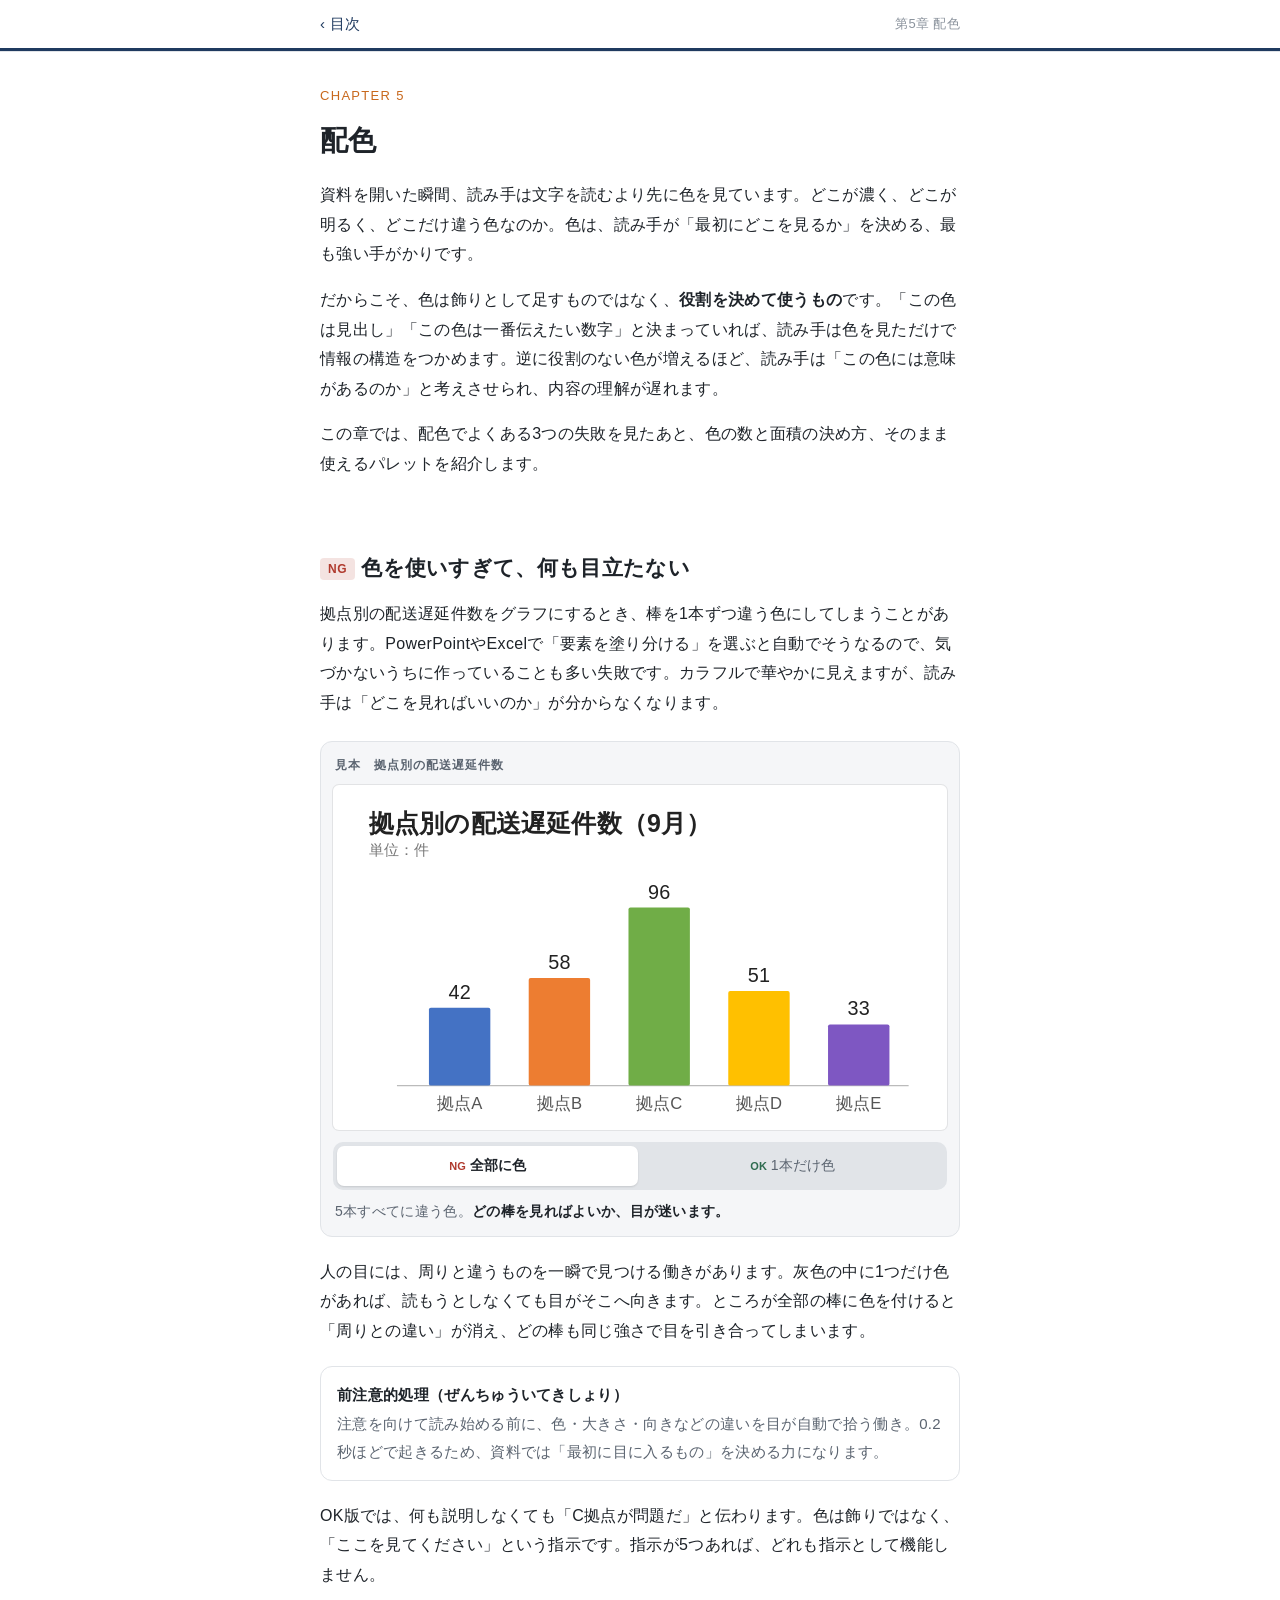
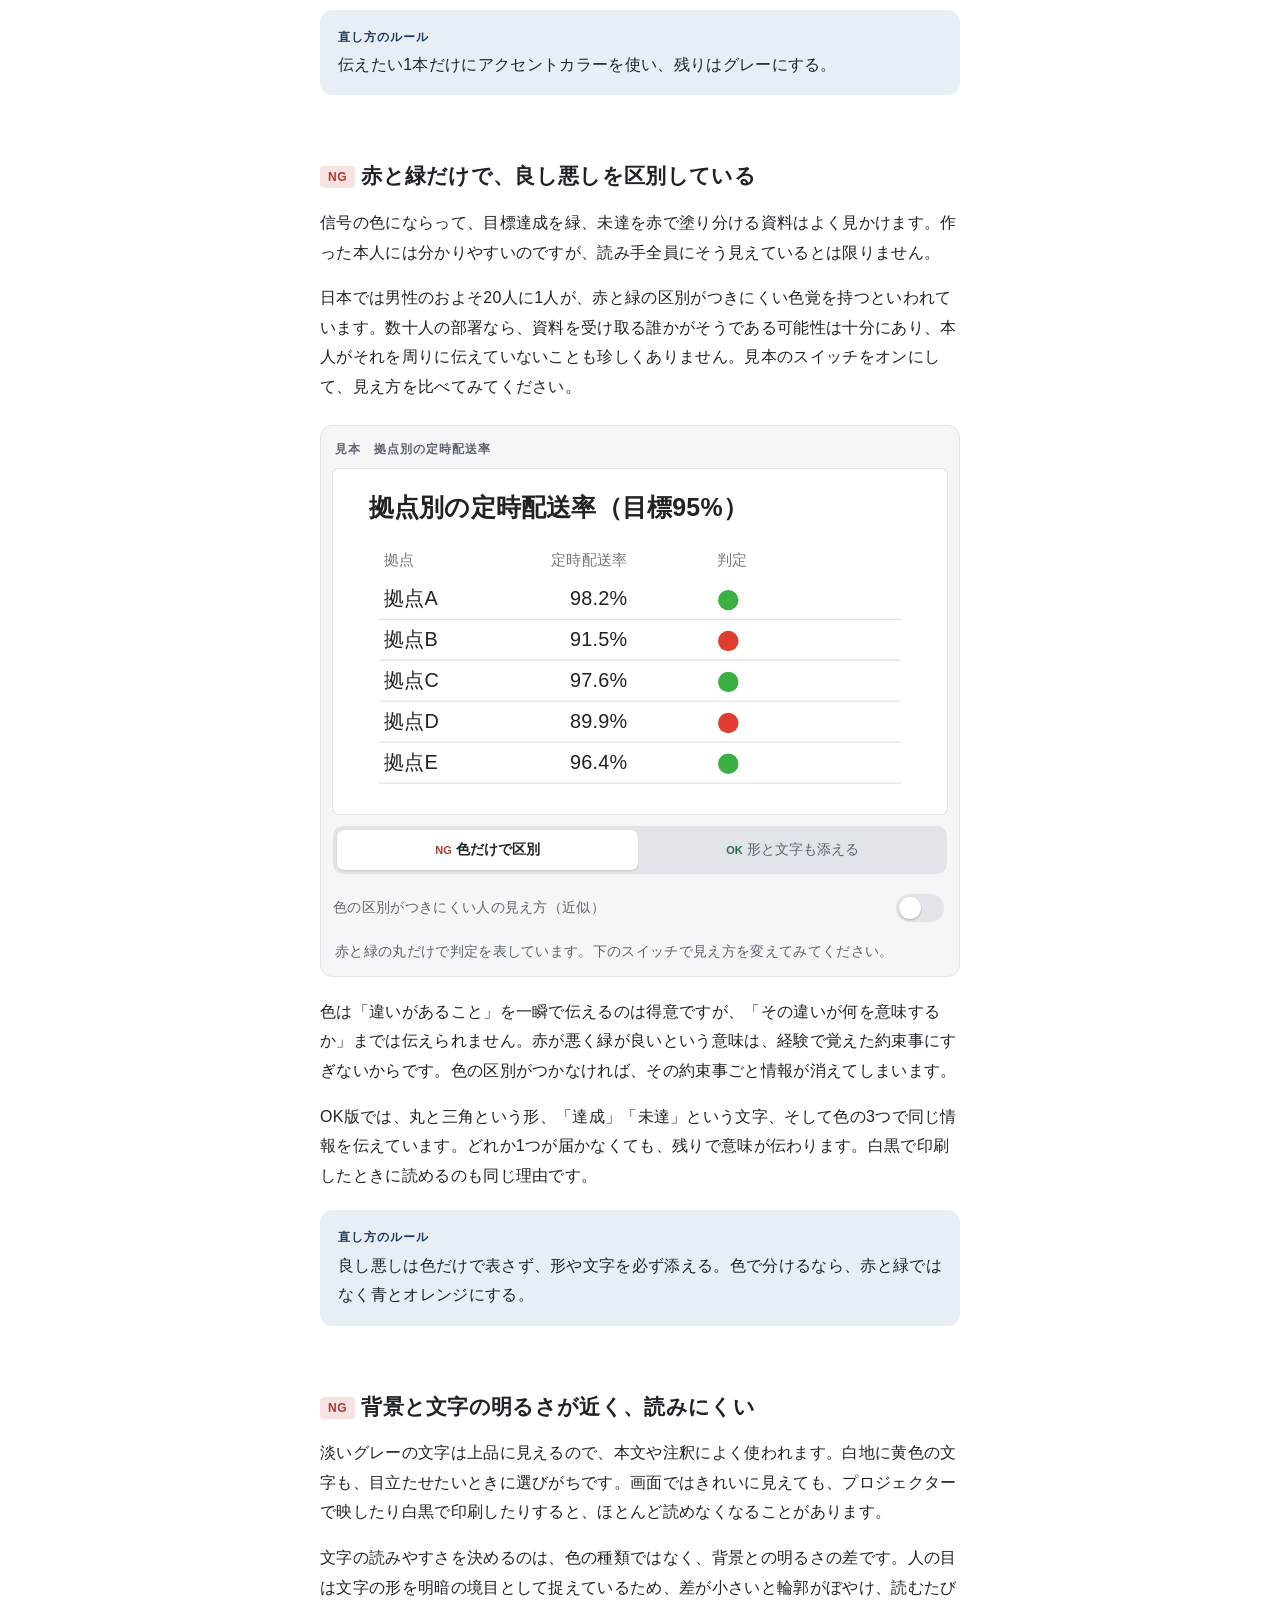
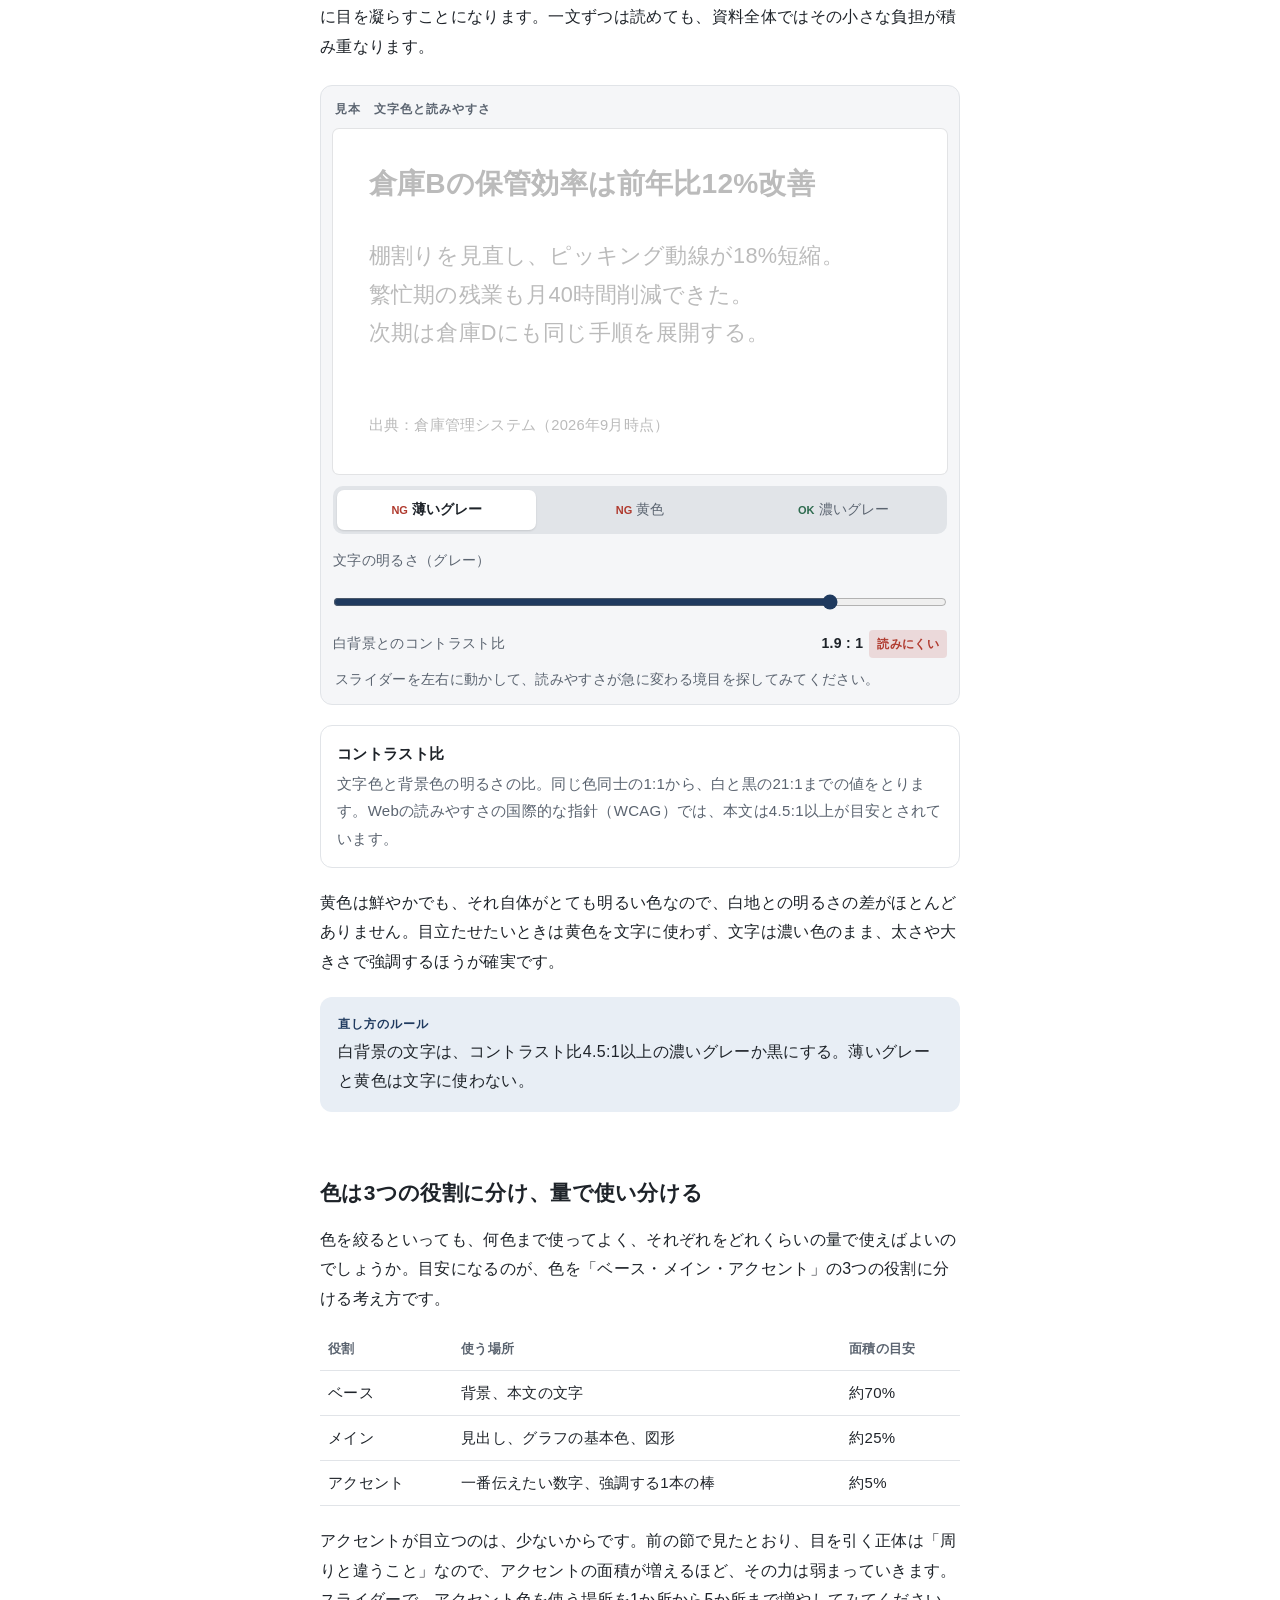
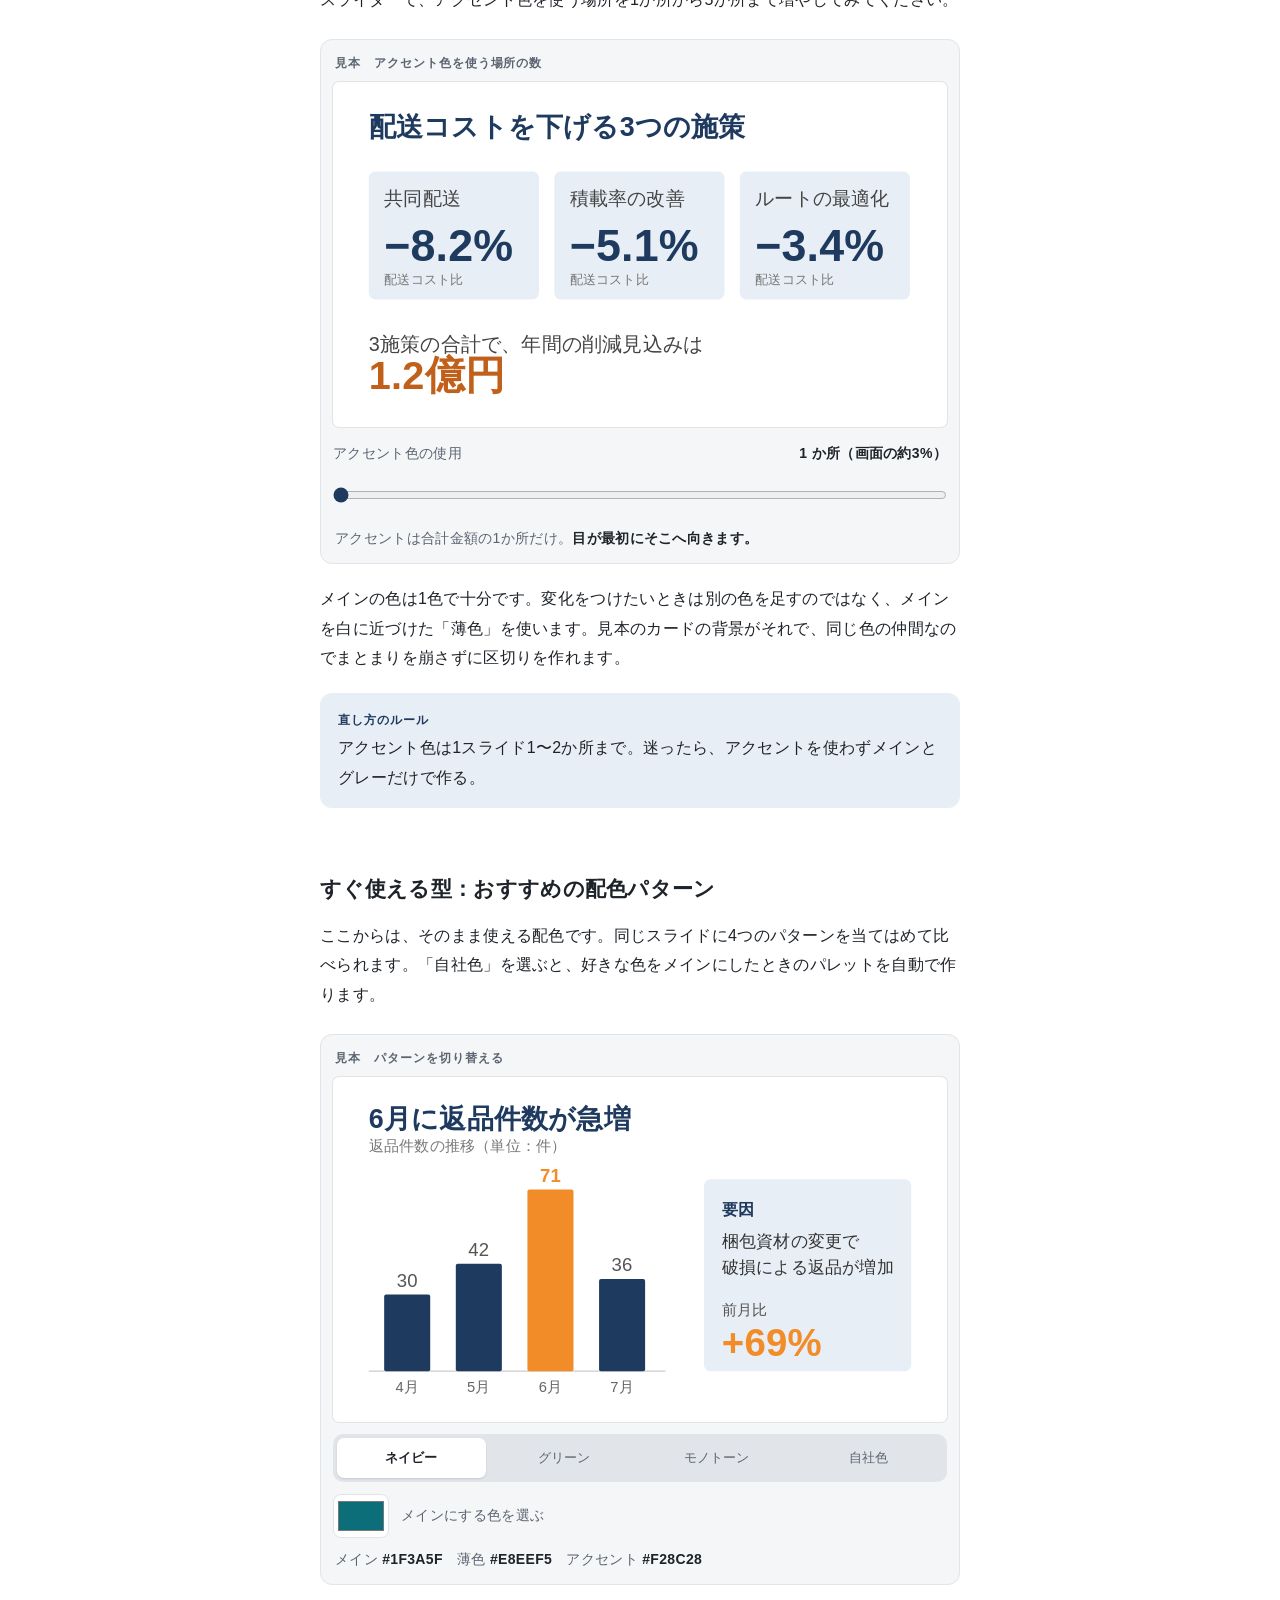
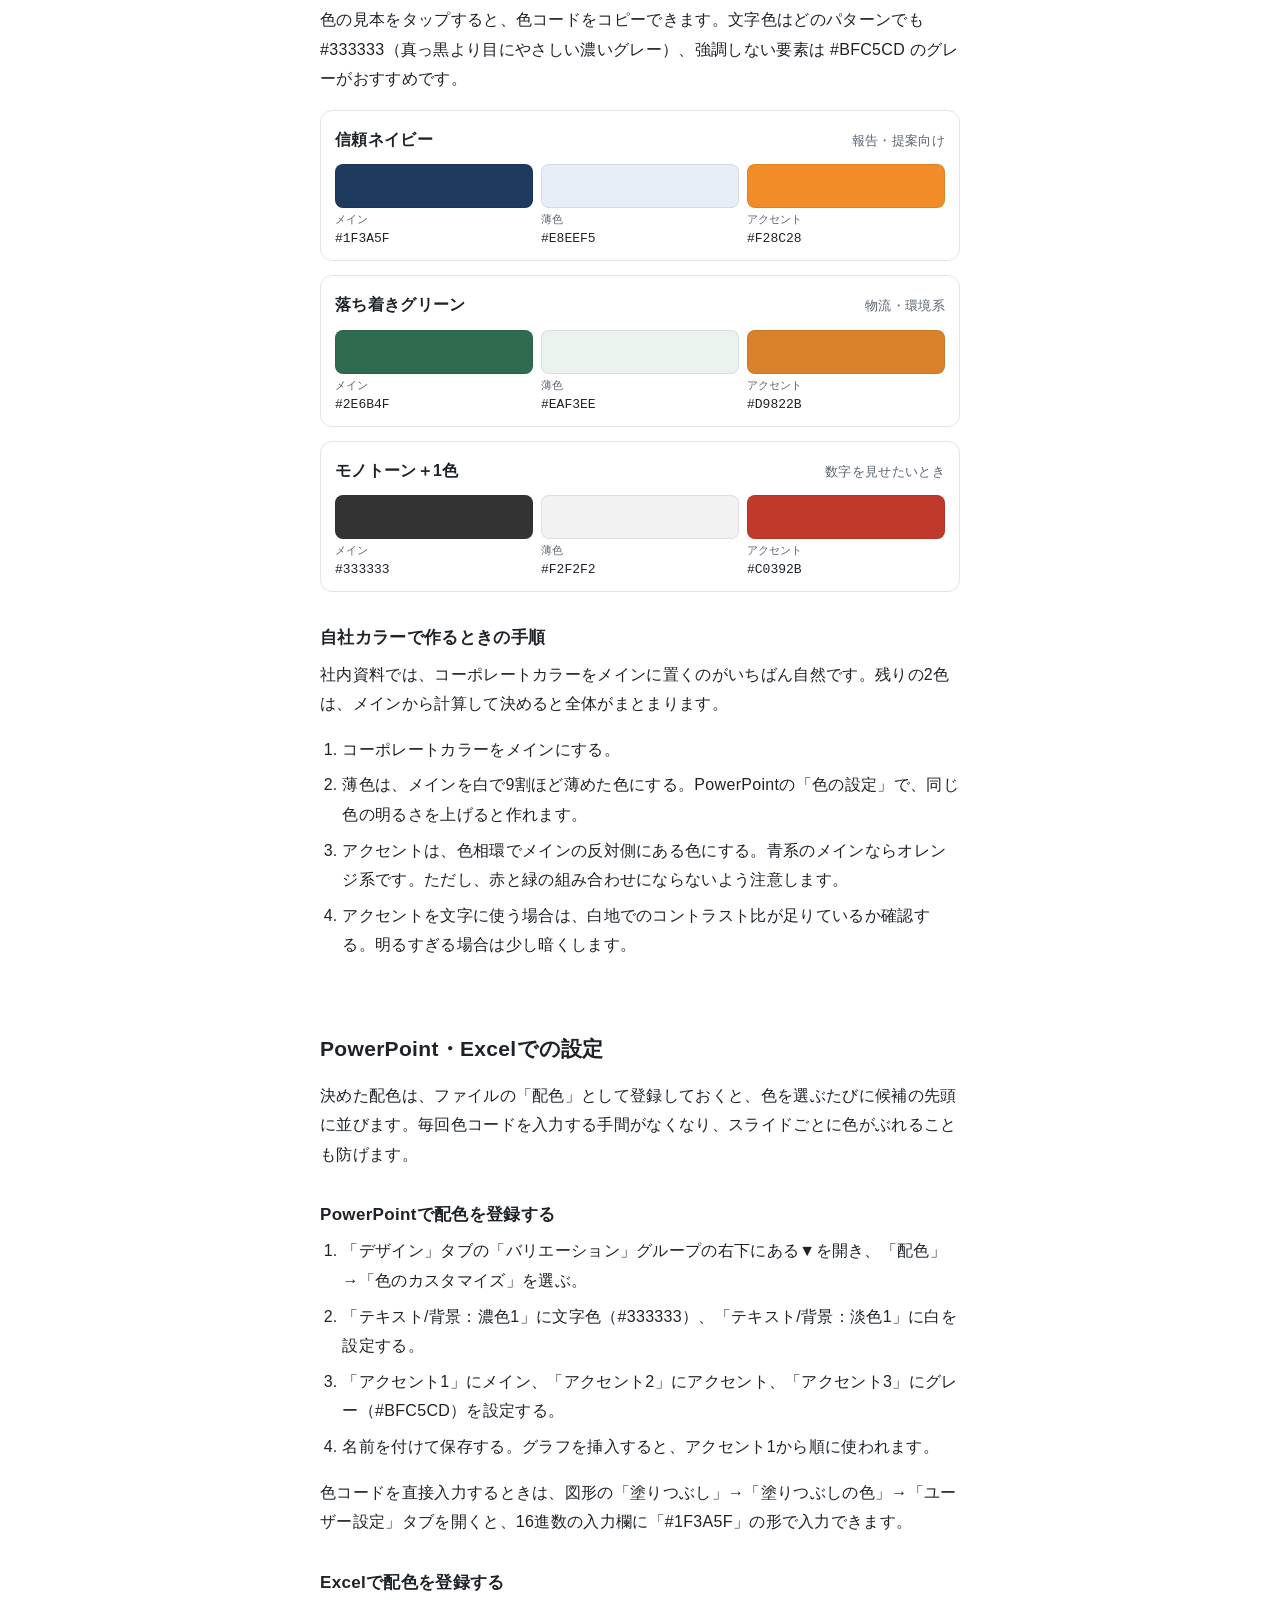
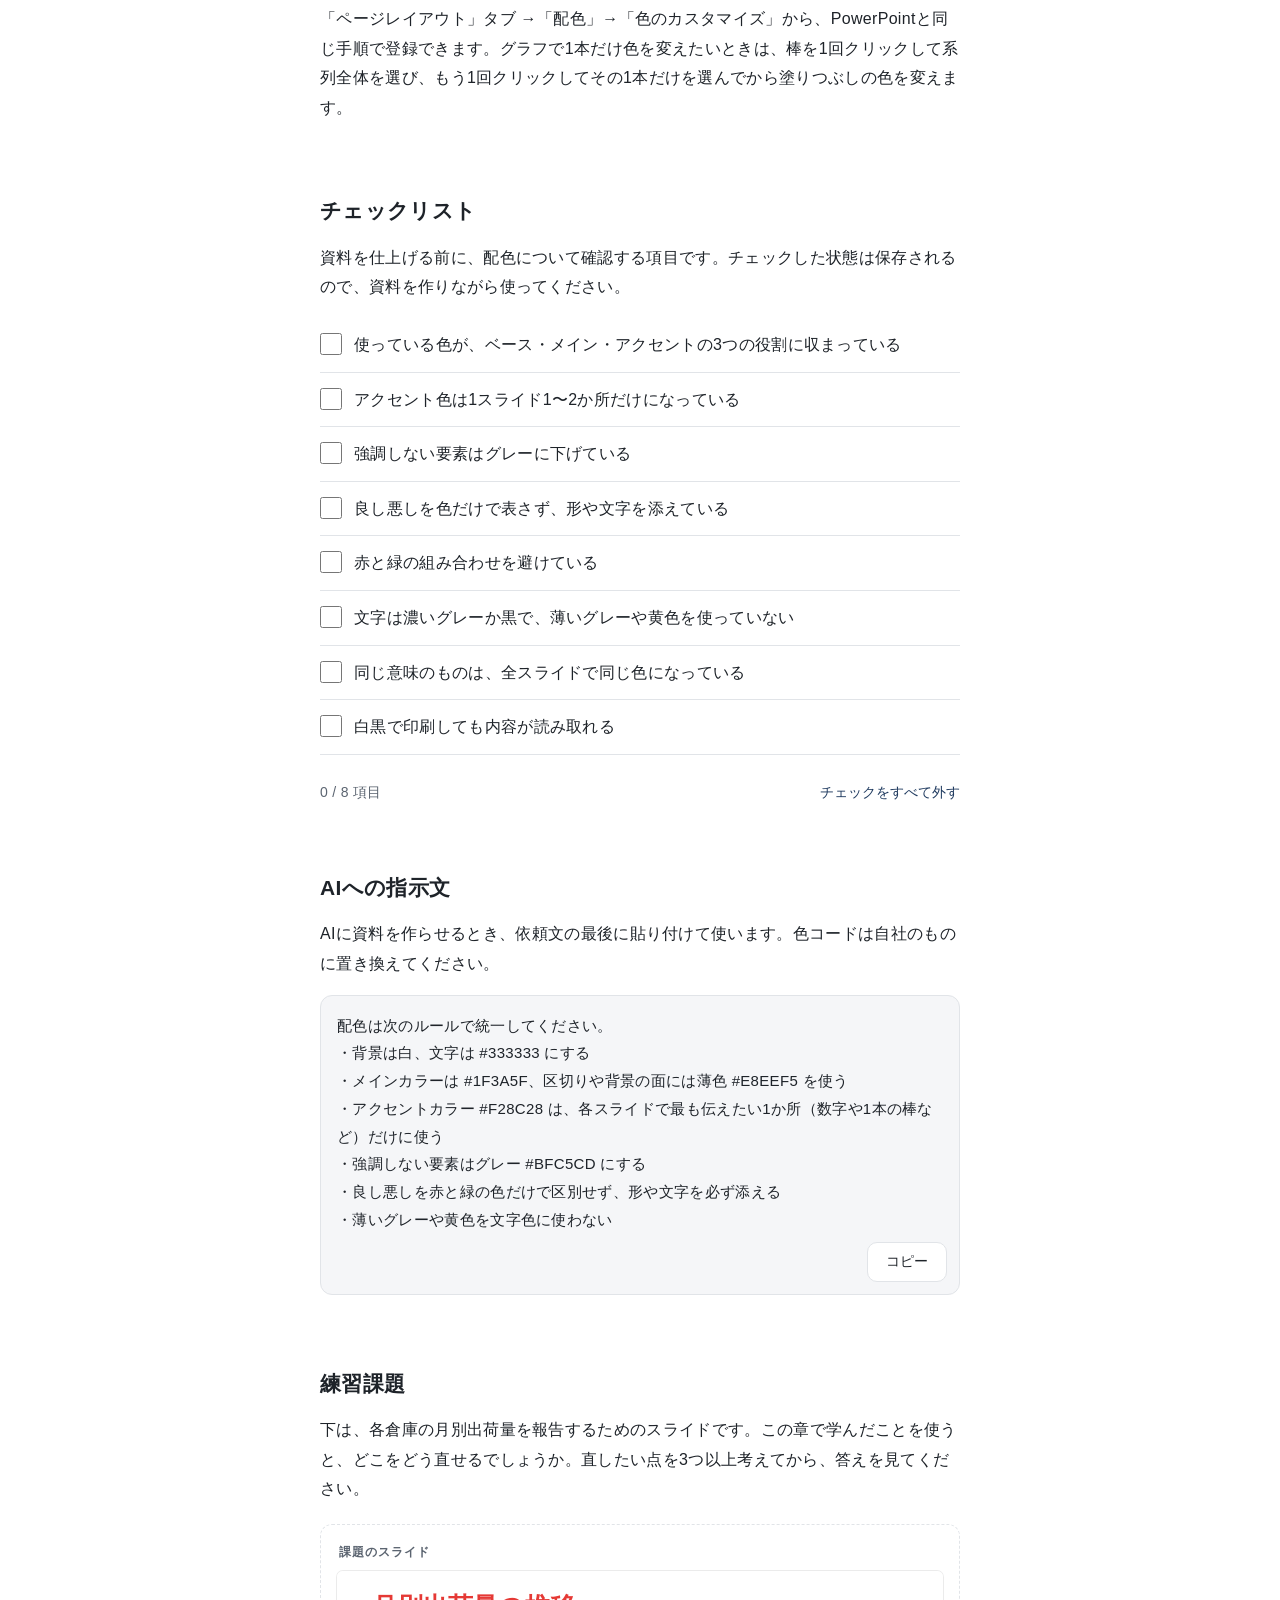
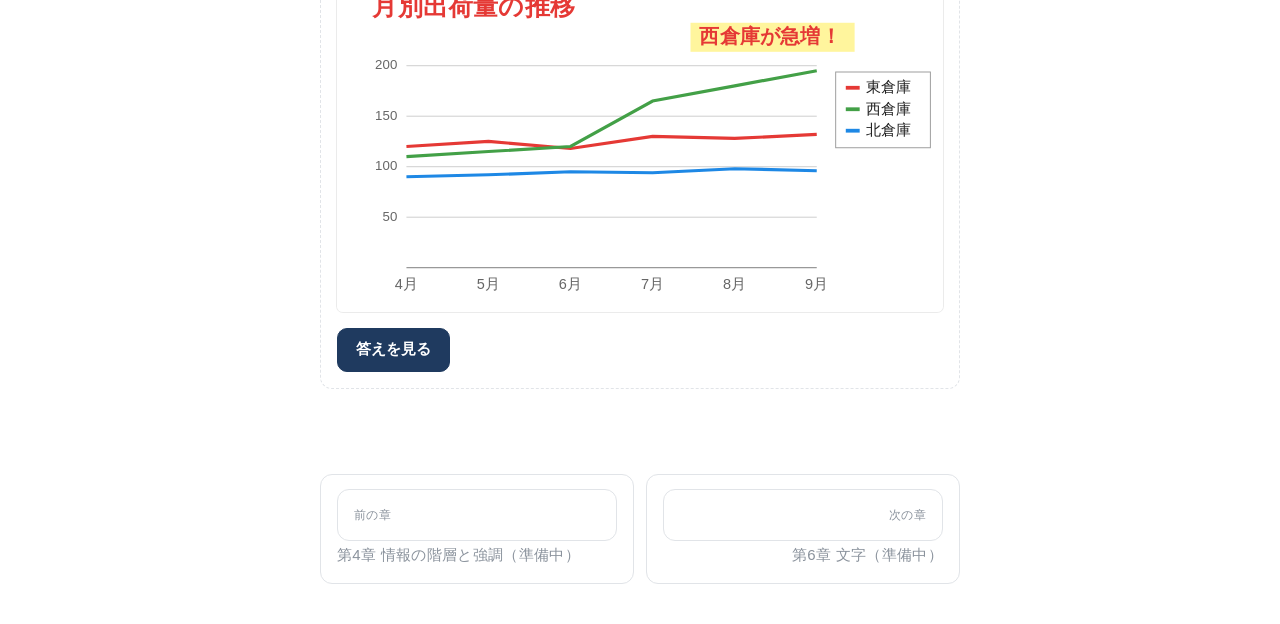
==== chapters/05-color.html @ 982924b0 "Add app shell, table of contents, and chapter 5 (color) Co-Authored-By: Claude Opus 5.5 <noreply@ant" ====
<!doctype html>
<html lang="ja">
<head>
<meta charset="utf-8">
<meta name="viewport" content="width=device-width, initial-scale=1, viewport-fit=cover">
<title>第5章 配色｜伝わる資料の教科書</title>
<meta name="theme-color" content="#FFFFFF" media="(prefers-color-scheme: light)">
<meta name="theme-color" content="#15181C" media="(prefers-color-scheme: dark)">
<meta name="apple-mobile-web-app-capable" content="yes">
<meta name="mobile-web-app-capable" content="yes">
<meta name="apple-mobile-web-app-title" content="資料の教科書">
<link rel="manifest" href="../manifest.webmanifest">
<link rel="apple-touch-icon" href="../assets/icons/apple-touch-icon.png">
<link rel="icon" href="../assets/icons/icon-192.png">
<link rel="stylesheet" href="../assets/css/base.css">
<link rel="stylesheet" href="../assets/css/demo.css">
</head>
<body data-chapter="ch05">

<header class="topbar">
  <div class="wrap">
    <a class="back" href="../index.html">‹ 目次</a>
    <span class="where">第5章 配色</span>
  </div>
  <div class="progressbar" aria-hidden="true"><span></span></div>
</header>

<main class="wrap">

  <!-- 導入 -->
  <section class="sec" id="intro">
    <div class="chapter-head">
      <p class="num">CHAPTER 5</p>
      <h1>配色</h1>
    </div>
    <p>資料を開いた瞬間、読み手は文字を読むより先に色を見ています。どこが濃く、どこが明るく、どこだけ違う色なのか。色は、読み手が「最初にどこを見るか」を決める、最も強い手がかりです。</p>
    <p>だからこそ、色は飾りとして足すものではなく、<strong>役割を決めて使うもの</strong>です。「この色は見出し」「この色は一番伝えたい数字」と決まっていれば、読み手は色を見ただけで情報の構造をつかめます。逆に役割のない色が増えるほど、読み手は「この色には意味があるのか」と考えさせられ、内容の理解が遅れます。</p>
    <p>この章では、配色でよくある3つの失敗を見たあと、色の数と面積の決め方、そのまま使えるパレットを紹介します。</p>
  </section>

  <!-- NG1 -->
  <section class="sec" id="overuse">
    <h2><span class="tag ng">NG</span>色を使いすぎて、何も目立たない</h2>
    <p>拠点別の配送遅延件数をグラフにするとき、棒を1本ずつ違う色にしてしまうことがあります。PowerPointやExcelで「要素を塗り分ける」を選ぶと自動でそうなるので、気づかないうちに作っていることも多い失敗です。カラフルで華やかに見えますが、読み手は「どこを見ればいいのか」が分からなくなります。</p>

    <div class="demo" id="demo-overuse">
      <p class="demo-label">見本　拠点別の配送遅延件数</p>
      <div class="slide"></div>
      <div class="seg" role="group" aria-label="表示の切替">
        <button data-value="before" aria-pressed="true"><span class="mark">NG</span>全部に色</button>
        <button data-value="after" aria-pressed="false"><span class="mark">OK</span>1本だけ色</button>
      </div>
      <p class="demo-note"></p>
    </div>

    <p>人の目には、周りと違うものを一瞬で見つける働きがあります。灰色の中に1つだけ色があれば、読もうとしなくても目がそこへ向きます。ところが全部の棒に色を付けると「周りとの違い」が消え、どの棒も同じ強さで目を引き合ってしまいます。</p>
    <div class="term">
      <b>前注意的処理（ぜんちゅういてきしょり）</b>
      <p>注意を向けて読み始める前に、色・大きさ・向きなどの違いを目が自動で拾う働き。0.2秒ほどで起きるため、資料では「最初に目に入るもの」を決める力になります。</p>
    </div>
    <p>OK版では、何も説明しなくても「C拠点が問題だ」と伝わります。色は飾りではなく、「ここを見てください」という指示です。指示が5つあれば、どれも指示として機能しません。</p>
    <div class="rule">
      <span class="label">直し方のルール</span>
      <p>伝えたい1本だけにアクセントカラーを使い、残りはグレーにする。</p>
    </div>
  </section>

  <!-- NG2 -->
  <section class="sec" id="redgreen">
    <h2><span class="tag ng">NG</span>赤と緑だけで、良し悪しを区別している</h2>
    <p>信号の色にならって、目標達成を緑、未達を赤で塗り分ける資料はよく見かけます。作った本人には分かりやすいのですが、読み手全員にそう見えているとは限りません。</p>
    <p>日本では男性のおよそ20人に1人が、赤と緑の区別がつきにくい色覚を持つといわれています。数十人の部署なら、資料を受け取る誰かがそうである可能性は十分にあり、本人がそれを周りに伝えていないことも珍しくありません。見本のスイッチをオンにして、見え方を比べてみてください。</p>

    <div class="demo" id="demo-redgreen">
      <p class="demo-label">見本　拠点別の定時配送率</p>
      <div class="slide"></div>
      <div class="seg" role="group" aria-label="表示の切替">
        <button data-value="before" aria-pressed="true"><span class="mark">NG</span>色だけで区別</button>
        <button data-value="after" aria-pressed="false"><span class="mark">OK</span>形と文字も添える</button>
      </div>
      <label class="switch">色の区別がつきにくい人の見え方（近似）<input type="checkbox" name="sim"></label>
      <p class="demo-note"></p>
    </div>

    <p>色は「違いがあること」を一瞬で伝えるのは得意ですが、「その違いが何を意味するか」までは伝えられません。赤が悪く緑が良いという意味は、経験で覚えた約束事にすぎないからです。色の区別がつかなければ、その約束事ごと情報が消えてしまいます。</p>
    <p>OK版では、丸と三角という形、「達成」「未達」という文字、そして色の3つで同じ情報を伝えています。どれか1つが届かなくても、残りで意味が伝わります。白黒で印刷したときに読めるのも同じ理由です。</p>
    <div class="rule">
      <span class="label">直し方のルール</span>
      <p>良し悪しは色だけで表さず、形や文字を必ず添える。色で分けるなら、赤と緑ではなく青とオレンジにする。</p>
    </div>
  </section>

  <!-- NG3 -->
  <section class="sec" id="contrast">
    <h2><span class="tag ng">NG</span>背景と文字の明るさが近く、読みにくい</h2>
    <p>淡いグレーの文字は上品に見えるので、本文や注釈によく使われます。白地に黄色の文字も、目立たせたいときに選びがちです。画面ではきれいに見えても、プロジェクターで映したり白黒で印刷したりすると、ほとんど読めなくなることがあります。</p>
    <p>文字の読みやすさを決めるのは、色の種類ではなく、背景との明るさの差です。人の目は文字の形を明暗の境目として捉えているため、差が小さいと輪郭がぼやけ、読むたびに目を凝らすことになります。一文ずつは読めても、資料全体ではその小さな負担が積み重なります。</p>

    <div class="demo" id="demo-contrast">
      <p class="demo-label">見本　文字色と読みやすさ</p>
      <div class="slide"></div>
      <div class="seg" role="group" aria-label="文字色の切替">
        <button data-value="gray" aria-pressed="true"><span class="mark" style="color:var(--ng)">NG</span>薄いグレー</button>
        <button data-value="yellow" aria-pressed="false"><span class="mark" style="color:var(--ng)">NG</span>黄色</button>
        <button data-value="dark" aria-pressed="false"><span class="mark" style="color:var(--ok)">OK</span>濃いグレー</button>
      </div>
      <div class="control">
        <div class="control-row"><span>文字の明るさ（グレー）</span></div>
        <input type="range" min="34" max="221" value="187" aria-label="文字の明るさ">
        <div class="control-row"><span>白背景とのコントラスト比</span><span><output>-</output><span class="verdict"></span></span></div>
      </div>
      <p class="demo-note">スライダーを左右に動かして、読みやすさが急に変わる境目を探してみてください。</p>
    </div>

    <div class="term">
      <b>コントラスト比</b>
      <p>文字色と背景色の明るさの比。同じ色同士の1:1から、白と黒の21:1までの値をとります。Webの読みやすさの国際的な指針（WCAG）では、本文は4.5:1以上が目安とされています。</p>
    </div>
    <p>黄色は鮮やかでも、それ自体がとても明るい色なので、白地との明るさの差がほとんどありません。目立たせたいときは黄色を文字に使わず、文字は濃い色のまま、太さや大きさで強調するほうが確実です。</p>
    <div class="rule">
      <span class="label">直し方のルール</span>
      <p>白背景の文字は、コントラスト比4.5:1以上の濃いグレーか黒にする。薄いグレーと黄色は文字に使わない。</p>
    </div>
  </section>

  <!-- 理屈：3色構成と面積比 -->
  <section class="sec" id="ratio">
    <h2>色は3つの役割に分け、量で使い分ける</h2>
    <p>色を絞るといっても、何色まで使ってよく、それぞれをどれくらいの量で使えばよいのでしょうか。目安になるのが、色を「ベース・メイン・アクセント」の3つの役割に分ける考え方です。</p>
    <div class="table-wrap">
      <table>
        <thead><tr><th>役割</th><th>使う場所</th><th>面積の目安</th></tr></thead>
        <tbody>
          <tr><td>ベース</td><td>背景、本文の文字</td><td>約70%</td></tr>
          <tr><td>メイン</td><td>見出し、グラフの基本色、図形</td><td>約25%</td></tr>
          <tr><td>アクセント</td><td>一番伝えたい数字、強調する1本の棒</td><td>約5%</td></tr>
        </tbody>
      </table>
    </div>
    <p>アクセントが目立つのは、少ないからです。前の節で見たとおり、目を引く正体は「周りと違うこと」なので、アクセントの面積が増えるほど、その力は弱まっていきます。スライダーで、アクセント色を使う場所を1か所から5か所まで増やしてみてください。</p>

    <div class="demo" id="demo-ratio">
      <p class="demo-label">見本　アクセント色を使う場所の数</p>
      <div class="slide"></div>
      <div class="control">
        <div class="control-row"><span>アクセント色の使用</span><output>-</output></div>
        <input type="range" min="1" max="5" step="1" value="1" aria-label="アクセント色を使う場所の数">
      </div>
      <p class="demo-note"></p>
    </div>

    <p>メインの色は1色で十分です。変化をつけたいときは別の色を足すのではなく、メインを白に近づけた「薄色」を使います。見本のカードの背景がそれで、同じ色の仲間なのでまとまりを崩さずに区切りを作れます。</p>
    <div class="rule">
      <span class="label">直し方のルール</span>
      <p>アクセント色は1スライド1〜2か所まで。迷ったら、アクセントを使わずメインとグレーだけで作る。</p>
    </div>
  </section>

  <!-- すぐ使える型 -->
  <section class="sec" id="palettes">
    <h2>すぐ使える型：おすすめの配色パターン</h2>
    <p>ここからは、そのまま使える配色です。同じスライドに4つのパターンを当てはめて比べられます。「自社色」を選ぶと、好きな色をメインにしたときのパレットを自動で作ります。</p>

    <div class="demo" id="demo-palette">
      <p class="demo-label">見本　パターンを切り替える</p>
      <div class="slide"></div>
      <div class="seg seg-4" role="group" aria-label="配色パターンの切替">
        <button data-value="navy" aria-pressed="true">ネイビー</button>
        <button data-value="green" aria-pressed="false">グリーン</button>
        <button data-value="mono" aria-pressed="false">モノトーン</button>
        <button data-value="custom" aria-pressed="false">自社色</button>
      </div>
      <div class="color-input-row" hidden>
        <input type="color" value="#0B6E79" aria-label="メインにする色">
        <span>メインにする色を選ぶ</span>
      </div>
      <p class="demo-note palette-info"></p>
    </div>

    <p>色の見本をタップすると、色コードをコピーできます。文字色はどのパターンでも #333333（真っ黒より目にやさしい濃いグレー）、強調しない要素は #BFC5CD のグレーがおすすめです。</p>

    <div class="palettes">
      <div class="palette">
        <div class="palette-head"><b>信頼ネイビー</b><span>報告・提案向け</span></div>
        <div class="chips">
          <button class="chip" data-hex="#1F3A5F"><span class="sw" style="background:#1F3A5F"></span><span class="role">メイン</span><span class="hex">#1F3A5F</span></button>
          <button class="chip" data-hex="#E8EEF5"><span class="sw" style="background:#E8EEF5"></span><span class="role">薄色</span><span class="hex">#E8EEF5</span></button>
          <button class="chip" data-hex="#F28C28"><span class="sw" style="background:#F28C28"></span><span class="role">アクセント</span><span class="hex">#F28C28</span></button>
        </div>
      </div>
      <div class="palette">
        <div class="palette-head"><b>落ち着きグリーン</b><span>物流・環境系</span></div>
        <div class="chips">
          <button class="chip" data-hex="#2E6B4F"><span class="sw" style="background:#2E6B4F"></span><span class="role">メイン</span><span class="hex">#2E6B4F</span></button>
          <button class="chip" data-hex="#EAF3EE"><span class="sw" style="background:#EAF3EE"></span><span class="role">薄色</span><span class="hex">#EAF3EE</span></button>
          <button class="chip" data-hex="#D9822B"><span class="sw" style="background:#D9822B"></span><span class="role">アクセント</span><span class="hex">#D9822B</span></button>
        </div>
      </div>
      <div class="palette">
        <div class="palette-head"><b>モノトーン＋1色</b><span>数字を見せたいとき</span></div>
        <div class="chips">
          <button class="chip" data-hex="#333333"><span class="sw" style="background:#333333"></span><span class="role">メイン</span><span class="hex">#333333</span></button>
          <button class="chip" data-hex="#F2F2F2"><span class="sw" style="background:#F2F2F2"></span><span class="role">薄色</span><span class="hex">#F2F2F2</span></button>
          <button class="chip" data-hex="#C0392B"><span class="sw" style="background:#C0392B"></span><span class="role">アクセント</span><span class="hex">#C0392B</span></button>
        </div>
      </div>
    </div>

    <h3>自社カラーで作るときの手順</h3>
    <p>社内資料では、コーポレートカラーをメインに置くのがいちばん自然です。残りの2色は、メインから計算して決めると全体がまとまります。</p>
    <ol class="steps">
      <li>コーポレートカラーをメインにする。</li>
      <li>薄色は、メインを白で9割ほど薄めた色にする。PowerPointの「色の設定」で、同じ色の明るさを上げると作れます。</li>
      <li>アクセントは、色相環でメインの反対側にある色にする。青系のメインならオレンジ系です。ただし、赤と緑の組み合わせにならないよう注意します。</li>
      <li>アクセントを文字に使う場合は、白地でのコントラスト比が足りているか確認する。明るすぎる場合は少し暗くします。</li>
    </ol>
  </section>

  <!-- 設定手順 -->
  <section class="sec" id="howto">
    <h2>PowerPoint・Excelでの設定</h2>
    <p>決めた配色は、ファイルの「配色」として登録しておくと、色を選ぶたびに候補の先頭に並びます。毎回色コードを入力する手間がなくなり、スライドごとに色がぶれることも防げます。</p>
    <h3>PowerPointで配色を登録する</h3>
    <ol class="steps">
      <li>「デザイン」タブの「バリエーション」グループの右下にある▼を開き、「配色」→「色のカスタマイズ」を選ぶ。</li>
      <li>「テキスト/背景：濃色1」に文字色（#333333）、「テキスト/背景：淡色1」に白を設定する。</li>
      <li>「アクセント1」にメイン、「アクセント2」にアクセント、「アクセント3」にグレー（#BFC5CD）を設定する。</li>
      <li>名前を付けて保存する。グラフを挿入すると、アクセント1から順に使われます。</li>
    </ol>
    <p>色コードを直接入力するときは、図形の「塗りつぶし」→「塗りつぶしの色」→「ユーザー設定」タブを開くと、16進数の入力欄に「#1F3A5F」の形で入力できます。</p>
    <h3>Excelで配色を登録する</h3>
    <p>「ページレイアウト」タブ →「配色」→「色のカスタマイズ」から、PowerPointと同じ手順で登録できます。グラフで1本だけ色を変えたいときは、棒を1回クリックして系列全体を選び、もう1回クリックしてその1本だけを選んでから塗りつぶしの色を変えます。</p>
  </section>

  <!-- チェックリスト -->
  <section class="sec" id="checklist">
    <h2>チェックリスト</h2>
    <p>資料を仕上げる前に、配色について確認する項目です。チェックした状態は保存されるので、資料を作りながら使ってください。</p>
    <ul class="checklist" data-key="ch05">
      <li><label><input type="checkbox" data-id="roles">使っている色が、ベース・メイン・アクセントの3つの役割に収まっている</label></li>
      <li><label><input type="checkbox" data-id="accent">アクセント色は1スライド1〜2か所だけになっている</label></li>
      <li><label><input type="checkbox" data-id="gray">強調しない要素はグレーに下げている</label></li>
      <li><label><input type="checkbox" data-id="shape">良し悪しを色だけで表さず、形や文字を添えている</label></li>
      <li><label><input type="checkbox" data-id="redgreen">赤と緑の組み合わせを避けている</label></li>
      <li><label><input type="checkbox" data-id="contrast">文字は濃いグレーか黒で、薄いグレーや黄色を使っていない</label></li>
      <li><label><input type="checkbox" data-id="consistent">同じ意味のものは、全スライドで同じ色になっている</label></li>
      <li><label><input type="checkbox" data-id="mono">白黒で印刷しても内容が読み取れる</label></li>
    </ul>
    <div class="checklist-meta" data-checklist-meta="ch05">
      <span class="count"></span>
      <button class="linkbtn reset">チェックをすべて外す</button>
    </div>
  </section>

  <!-- AIへの指示文 -->
  <section class="sec" id="prompt">
    <h2>AIへの指示文</h2>
    <p>AIに資料を作らせるとき、依頼文の最後に貼り付けて使います。色コードは自社のものに置き換えてください。</p>
    <div class="copybox"><div id="prompt-ch05">配色は次のルールで統一してください。
・背景は白、文字は #333333 にする
・メインカラーは #1F3A5F、区切りや背景の面には薄色 #E8EEF5 を使う
・アクセントカラー #F28C28 は、各スライドで最も伝えたい1か所（数字や1本の棒など）だけに使う
・強調しない要素はグレー #BFC5CD にする
・良し悪しを赤と緑の色だけで区別せず、形や文字を必ず添える
・薄いグレーや黄色を文字色に使わない</div><button class="btn" data-copy-target="prompt-ch05">コピー</button></div>
  </section>

  <!-- 練習課題 -->
  <section class="sec" id="practice">
    <h2>練習課題</h2>
    <p>下は、各倉庫の月別出荷量を報告するためのスライドです。この章で学んだことを使うと、どこをどう直せるでしょうか。直したい点を3つ以上考えてから、答えを見てください。</p>
    <div class="practice">
      <p class="demo-label">課題のスライド</p>
      <div class="slide" id="practice-before"></div>
      <p style="margin:16px 0 0"><button class="btn primary" data-reveal="practice-answer">答えを見る</button></p>
      <div class="answer" id="practice-answer" hidden>
        <p class="demo-label">直した例</p>
        <div class="slide" id="practice-after"></div>
        <h3>直したポイント</h3>
        <p>まず、3本の線の色を減らしました。課題のスライドは3本とも鮮やかな色で、しかも赤と緑の組み合わせです。伝えたいのは西倉庫の急増なので、西倉庫だけをアクセント色にし、残りの2本はグレーに下げました。</p>
        <p>次に、凡例をやめて、線の右端に倉庫名と数値を直接書きました。凡例があると、読み手は線と凡例の間を何度も目で往復して、色と名前を照らし合わせることになります。名前が線のそばにあれば、その往復がなくなります。</p>
        <p>最後に、赤いタイトルと黄色の吹き出しをやめました。タイトルを赤くしても内容は伝わらず、黄色の地に赤い文字は強調の重ねすぎです。伝えたいことは「西倉庫の出荷量が7月以降に急増」という文章としてタイトルに書き、色はメインのネイビーにしています。</p>
        <p class="small">目盛り線を消したり、タイトルを結論の文にしたりする直し方は、第7章（グラフ）と第1章（メッセージ）で詳しく扱います。</p>
      </div>
    </div>
  </section>

  <nav class="pager" aria-label="前後の章"></nav>
</main>

<script src="../assets/js/chapters.js"></script>
<script src="../assets/js/app.js"></script>
<script src="../assets/js/demos/ch05.js"></script>
</body>
</html>
---- assets/css/base.css ----
:root {
  --main: #1F3A5F;
  --main-soft: #E8EEF5;
  --accent: #C8681C;
  --accent-soft: #FBEFE4;
  --bg: #FFFFFF;
  --bg-sub: #F5F6F8;
  --text: #1E2329;
  --text-sub: #5B6470;
  --text-muted: #8A929C;
  --line: #E1E4E8;
  --ok: #2E6B4F;
  --ng: #B03A2E;
  --radius: 12px;
  --gutter: 20px;
  --maxw: 680px;
  --font: -apple-system, BlinkMacSystemFont, "Hiragino Sans", "Hiragino Kaku Gothic ProN", "Yu Gothic UI", "Yu Gothic", Meiryo, sans-serif;
  color-scheme: light dark;
}

@media (prefers-color-scheme: dark) {
  :root {
    --main: #9DB7D9;
    --main-soft: #1E2836;
    --accent: #F0A060;
    --accent-soft: #3A2A1C;
    --bg: #15181C;
    --bg-sub: #1D2127;
    --text: #E8EAED;
    --text-sub: #AEB5BE;
    --text-muted: #7D858F;
    --line: #2E343C;
    --ok: #7CC4A0;
    --ng: #F08A7E;
  }
}

*, *::before, *::after { box-sizing: border-box; }

html { -webkit-text-size-adjust: 100%; }

body {
  margin: 0;
  background: var(--bg);
  color: var(--text);
  font-family: var(--font);
  font-size: 16px;
  line-height: 1.85;
  letter-spacing: 0.02em;
  padding-bottom: env(safe-area-inset-bottom);
}

a { color: var(--main); }

.wrap {
  max-width: var(--maxw);
  margin: 0 auto;
  padding: 0 max(var(--gutter), env(safe-area-inset-left)) 0 max(var(--gutter), env(safe-area-inset-right));
}

/* ヘッダー */
.topbar {
  position: sticky;
  top: 0;
  z-index: 10;
  background: color-mix(in srgb, var(--bg) 92%, transparent);
  -webkit-backdrop-filter: saturate(1.4) blur(8px);
  backdrop-filter: saturate(1.4) blur(8px);
  border-bottom: 1px solid var(--line);
  padding-top: env(safe-area-inset-top);
}
.topbar .wrap {
  display: flex;
  align-items: center;
  gap: 8px;
  min-height: 48px;
}
.topbar a.back {
  display: inline-flex;
  align-items: center;
  min-height: 44px;
  padding-right: 12px;
  text-decoration: none;
  font-size: 15px;
}
.topbar .where {
  margin-left: auto;
  font-size: 13px;
  color: var(--text-muted);
}
.progressbar {
  height: 3px;
  background: transparent;
}
.progressbar span {
  display: block;
  height: 100%;
  width: 0;
  background: var(--main);
  transition: width .2s;
}

/* 見出し・本文 */
.chapter-head { padding: 32px 0 8px; }
.chapter-head .num {
  font-size: 13px;
  color: var(--accent);
  letter-spacing: 0.1em;
}
h1 {
  font-size: 28px;
  line-height: 1.4;
  margin: 4px 0 12px;
  color: var(--text);
  font-weight: 700;
}
h2 {
  font-size: 21px;
  line-height: 1.5;
  margin: 56px 0 16px;
  font-weight: 700;
}
h3 {
  font-size: 17px;
  line-height: 1.6;
  margin: 32px 0 8px;
  font-weight: 700;
}
p { margin: 0 0 1em; }
.lead { color: var(--text-sub); }
.small { font-size: 14px; color: var(--text-sub); }
strong { font-weight: 700; }
.tag {
  display: inline-block;
  font-size: 12px;
  line-height: 1;
  padding: 5px 8px;
  border-radius: 4px;
  vertical-align: 2px;
  margin-right: 6px;
  font-weight: 700;
  letter-spacing: 0.05em;
}
.tag.ng { background: color-mix(in srgb, var(--ng) 14%, transparent); color: var(--ng); }
.tag.ok { background: color-mix(in srgb, var(--ok) 14%, transparent); color: var(--ok); }

/* 節 */
.sec { scroll-margin-top: 64px; }
.sec-end { height: 1px; }

/* 直し方のルール */
.rule {
  margin: 20px 0 8px;
  padding: 16px 18px;
  border-radius: var(--radius);
  background: var(--main-soft);
}
.rule .label {
  display: block;
  font-size: 12px;
  font-weight: 700;
  color: var(--main);
  letter-spacing: 0.08em;
  margin-bottom: 2px;
}
.rule p { margin: 0; }

/* 用語 */
.term {
  margin: 20px 0;
  padding: 14px 16px;
  border: 1px solid var(--line);
  border-radius: var(--radius);
  font-size: 15px;
}
.term b { display: block; margin-bottom: 2px; }
.term p { margin: 0; color: var(--text-sub); }

/* 表 */
.table-wrap { overflow-x: auto; margin: 16px 0 20px; }
table {
  width: 100%;
  border-collapse: collapse;
  font-size: 15px;
  line-height: 1.6;
}
th, td {
  text-align: left;
  padding: 10px 8px;
  border-bottom: 1px solid var(--line);
  vertical-align: top;
}
th { font-size: 13px; color: var(--text-sub); font-weight: 700; }

/* 手順 */
ol.steps {
  padding-left: 1.4em;
  margin: 8px 0 16px;
}
ol.steps li { margin-bottom: 6px; }

/* ボタン類 */
button { font-family: inherit; }
.btn {
  min-height: 44px;
  padding: 0 18px;
  border-radius: 10px;
  border: 1px solid var(--line);
  background: var(--bg);
  color: var(--text);
  font-size: 15px;
  cursor: pointer;
}
.btn.primary {
  background: var(--main);
  border-color: var(--main);
  color: var(--bg);
  font-weight: 700;
}

/* コピー可能ブロック */
.copybox {
  position: relative;
  margin: 16px 0;
  padding: 16px 16px 60px;
  border-radius: var(--radius);
  background: var(--bg-sub);
  border: 1px solid var(--line);
  font-size: 15px;
  white-space: pre-wrap;
}
.copybox .btn {
  position: absolute;
  right: 12px;
  bottom: 12px;
  min-height: 40px;
  font-size: 14px;
}

/* チェックリスト */
.checklist { list-style: none; padding: 0; margin: 16px 0; }
.checklist li { border-bottom: 1px solid var(--line); }
.checklist label {
  display: flex;
  gap: 12px;
  align-items: flex-start;
  padding: 12px 0;
  min-height: 44px;
  cursor: pointer;
}
.checklist input {
  flex: none;
  width: 22px;
  height: 22px;
  margin: 3px 0 0;
  accent-color: var(--main);
}
.checklist-meta {
  display: flex;
  justify-content: space-between;
  align-items: center;
  font-size: 14px;
  color: var(--text-sub);
}
.linkbtn {
  border: 0;
  background: none;
  color: var(--main);
  font-size: 14px;
  min-height: 44px;
  cursor: pointer;
  padding: 0;
}

/* 章末ナビ */
.pager {
  display: grid;
  grid-template-columns: 1fr 1fr;
  gap: 12px;
  margin: 64px 0 40px;
}
.pager a, .pager span {
  display: block;
  padding: 14px 16px;
  border: 1px solid var(--line);
  border-radius: var(--radius);
  text-decoration: none;
  color: var(--text);
  font-size: 15px;
  min-height: 44px;
}
.pager .dir { display: block; font-size: 12px; color: var(--text-muted); }
.pager .next { text-align: right; }
.pager span { color: var(--text-muted); }

/* 目次 */
.cover { padding: 40px 0 8px; }
.cover .eyebrow { font-size: 13px; color: var(--accent); letter-spacing: 0.1em; }
.cover h1 { font-size: 30px; }
.toc { list-style: none; padding: 0; margin: 24px 0 40px; }
.toc li { border-bottom: 1px solid var(--line); }
.toc a, .toc .soon {
  display: grid;
  grid-template-columns: 56px 1fr auto;
  align-items: center;
  gap: 8px;
  padding: 14px 0;
  min-height: 56px;
  text-decoration: none;
  color: var(--text);
}
.toc .soon { color: var(--text-muted); }
.toc .no { font-size: 13px; color: var(--text-muted); }
.toc .ttl { font-weight: 700; line-height: 1.5; }
.toc .desc { display: block; font-weight: 400; font-size: 13px; color: var(--text-sub); }
.toc .soon .desc { color: var(--text-muted); }
.toc .stat { font-size: 12px; color: var(--text-muted); white-space: nowrap; }
.toc .stat.done { color: var(--ok); font-weight: 700; }
.toc-group {
  font-size: 13px;
  color: var(--text-sub);
  margin: 32px 0 0;
  letter-spacing: 0.08em;
}

.footnote {
  font-size: 13px;
  color: var(--text-muted);
  border-top: 1px solid var(--line);
  padding: 20px 0 40px;
}

@media (prefers-reduced-motion: reduce) {
  * { transition: none !important; animation: none !important; }
}
---- assets/css/demo.css ----
/* 動く見本の枠 */
.demo {
  margin: 24px 0 20px;
  border: 1px solid var(--line);
  border-radius: var(--radius);
  background: var(--bg-sub);
  padding: 12px;
}
.demo-label {
  font-size: 12px;
  font-weight: 700;
  color: var(--text-sub);
  letter-spacing: 0.08em;
  margin: 0 0 8px 2px;
}

/* スライド本体：アプリのダークモードに影響されない */
.slide {
  position: relative;
  width: 100%;
  aspect-ratio: 16 / 9;
  background: #FFFFFF;
  color: #222222;
  border-radius: 6px;
  box-shadow: 0 0 0 1px rgba(0, 0, 0, 0.08);
  overflow: hidden;
  color-scheme: light;
}
.slide svg {
  display: block;
  width: 100%;
  height: 100%;
}
.slide svg text {
  font-family: "Hiragino Sans", "Hiragino Kaku Gothic ProN", "Yu Gothic", Meiryo, sans-serif;
}

/* セグメント切替 */
.seg {
  display: flex;
  gap: 4px;
  margin-top: 12px;
  padding: 4px;
  border-radius: 10px;
  background: var(--line);
}
.seg button {
  flex: 1;
  min-height: 40px;
  border: 0;
  border-radius: 7px;
  background: transparent;
  color: var(--text-sub);
  font-size: 14px;
  cursor: pointer;
}
.seg button[aria-pressed="true"] {
  background: var(--bg);
  color: var(--text);
  font-weight: 700;
  box-shadow: 0 1px 2px rgba(0, 0, 0, 0.12);
}
.seg button { white-space: nowrap; }
.seg-4 button { font-size: 13px; padding: 0 2px; }
.seg button .mark {
  font-size: 11px;
  font-weight: 700;
  margin-right: 4px;
}
.seg button[data-value="before"] .mark { color: var(--ng); }
.seg button[data-value="after"] .mark { color: var(--ok); }

/* 見本の下のひとこと */
.demo-note {
  margin: 10px 2px 0;
  font-size: 14px;
  line-height: 1.7;
  color: var(--text-sub);
}
.demo-note b { color: var(--text); }

/* スライダー */
.control {
  margin-top: 14px;
  display: grid;
  gap: 6px;
}
.control-row {
  display: flex;
  justify-content: space-between;
  align-items: baseline;
  font-size: 14px;
  color: var(--text-sub);
}
.control-row output {
  font-weight: 700;
  color: var(--text);
  font-variant-numeric: tabular-nums;
}
input[type="range"] {
  width: 100%;
  height: 44px;
  margin: 0;
  accent-color: var(--main);
}

/* トグル（スイッチ風チェック） */
.switch {
  display: flex;
  align-items: center;
  justify-content: space-between;
  gap: 12px;
  margin-top: 12px;
  min-height: 44px;
  font-size: 14px;
  color: var(--text-sub);
  cursor: pointer;
}
.switch input {
  appearance: none;
  -webkit-appearance: none;
  flex: none;
  width: 48px;
  height: 28px;
  border-radius: 14px;
  background: var(--line);
  position: relative;
  cursor: pointer;
  transition: background .2s;
}
.switch input::after {
  content: "";
  position: absolute;
  top: 3px;
  left: 3px;
  width: 22px;
  height: 22px;
  border-radius: 50%;
  background: #fff;
  box-shadow: 0 1px 2px rgba(0, 0, 0, 0.25);
  transition: transform .2s;
}
.switch input:checked { background: var(--main); }
.switch input:checked::after { transform: translateX(20px); }

/* 判定バッジ */
.verdict {
  display: inline-block;
  font-size: 12px;
  font-weight: 700;
  padding: 3px 8px;
  border-radius: 4px;
  margin-left: 6px;
}
.verdict.good { background: color-mix(in srgb, var(--ok) 15%, transparent); color: var(--ok); }
.verdict.mid { background: color-mix(in srgb, var(--accent) 15%, transparent); color: var(--accent); }
.verdict.bad { background: color-mix(in srgb, var(--ng) 15%, transparent); color: var(--ng); }

/* パレットカード */
.palettes { display: grid; gap: 14px; margin: 16px 0; }
.palette {
  border: 1px solid var(--line);
  border-radius: var(--radius);
  padding: 14px;
}
.palette-head {
  display: flex;
  justify-content: space-between;
  align-items: baseline;
  gap: 8px;
  margin-bottom: 10px;
}
.palette-head b { font-size: 16px; }
.palette-head span { font-size: 13px; color: var(--text-sub); }
.chips { display: grid; grid-template-columns: repeat(3, 1fr); gap: 8px; }
.chip {
  display: grid;
  gap: 4px;
  border: 0;
  padding: 0;
  background: none;
  text-align: left;
  cursor: pointer;
  color: var(--text);
  min-height: 44px;
}
.chip .sw {
  display: block;
  height: 44px;
  border-radius: 8px;
  box-shadow: inset 0 0 0 1px rgba(0, 0, 0, 0.08);
}
.chip .role { font-size: 11px; color: var(--text-sub); }
.chip .hex { font-size: 13px; font-family: ui-monospace, Menlo, monospace; }
.chip.copied .hex::after { content: " コピー済"; font-family: var(--font); font-size: 11px; color: var(--ok); }

.color-input-row {
  display: flex;
  align-items: center;
  gap: 12px;
  margin-top: 12px;
  font-size: 14px;
  color: var(--text-sub);
}
.color-input-row input[type="color"] {
  width: 56px;
  height: 44px;
  border: 1px solid var(--line);
  border-radius: 8px;
  padding: 2px;
  background: var(--bg);
}

/* 練習課題 */
.practice {
  margin: 20px 0;
  padding: 16px;
  border-radius: var(--radius);
  border: 1px dashed var(--line);
}
.practice .answer[hidden] { display: none; }
.practice .answer { margin-top: 16px; }

/* 色覚シミュレーション用フィルタ */
.sim-d { filter: url(#cvd-d); }
.sim-p { filter: url(#cvd-p); }
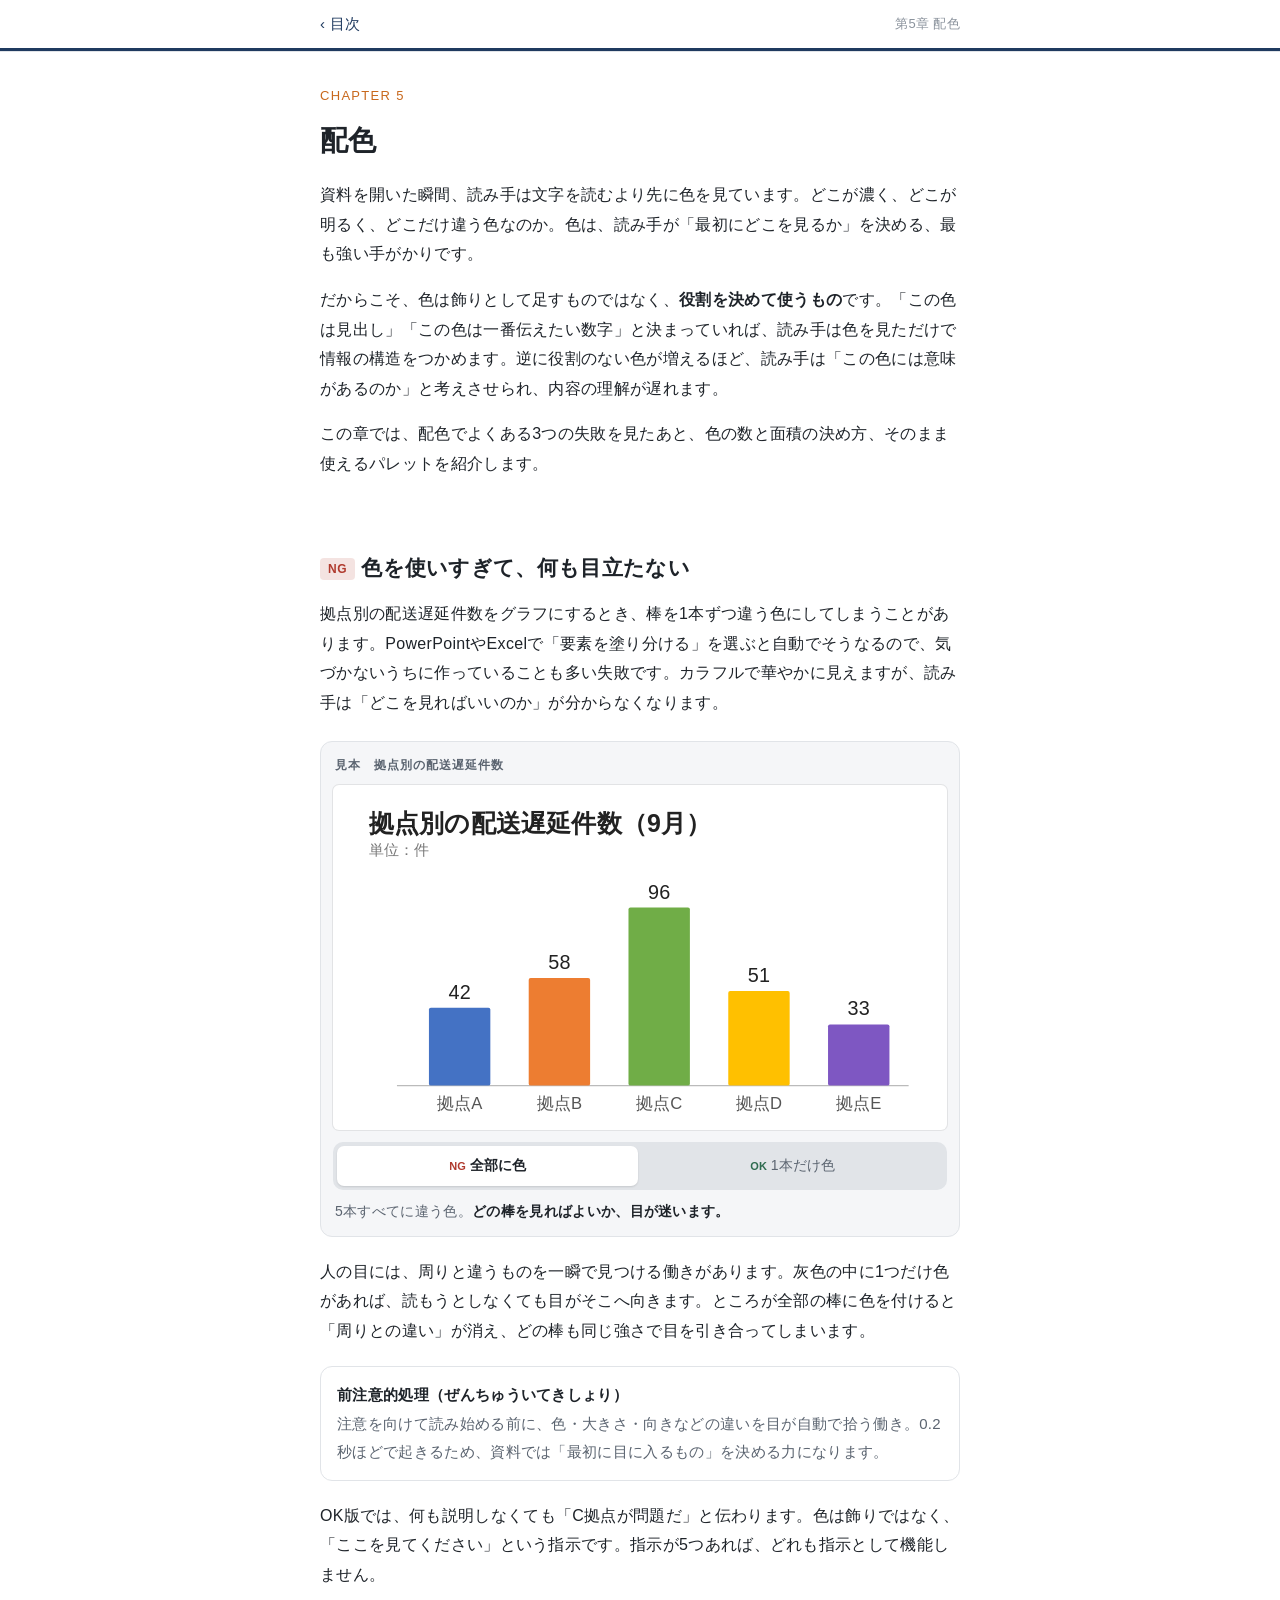
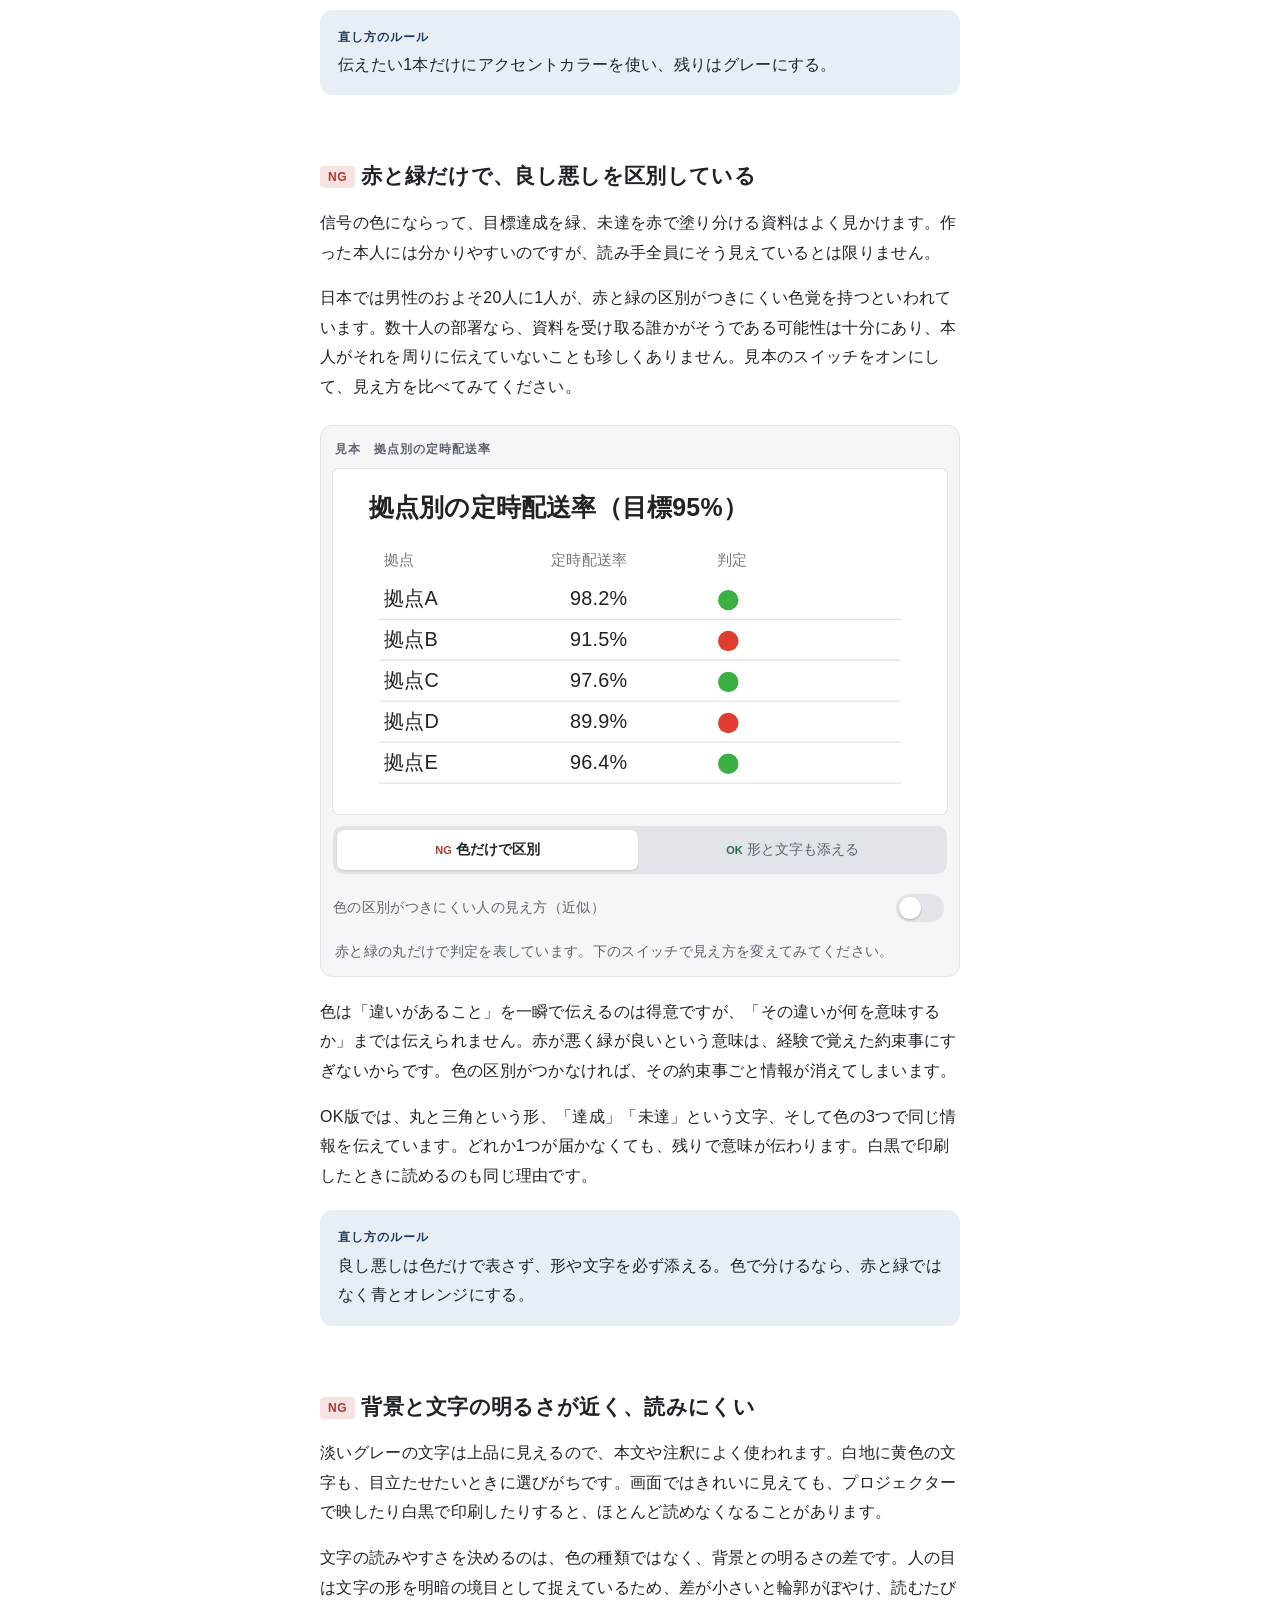
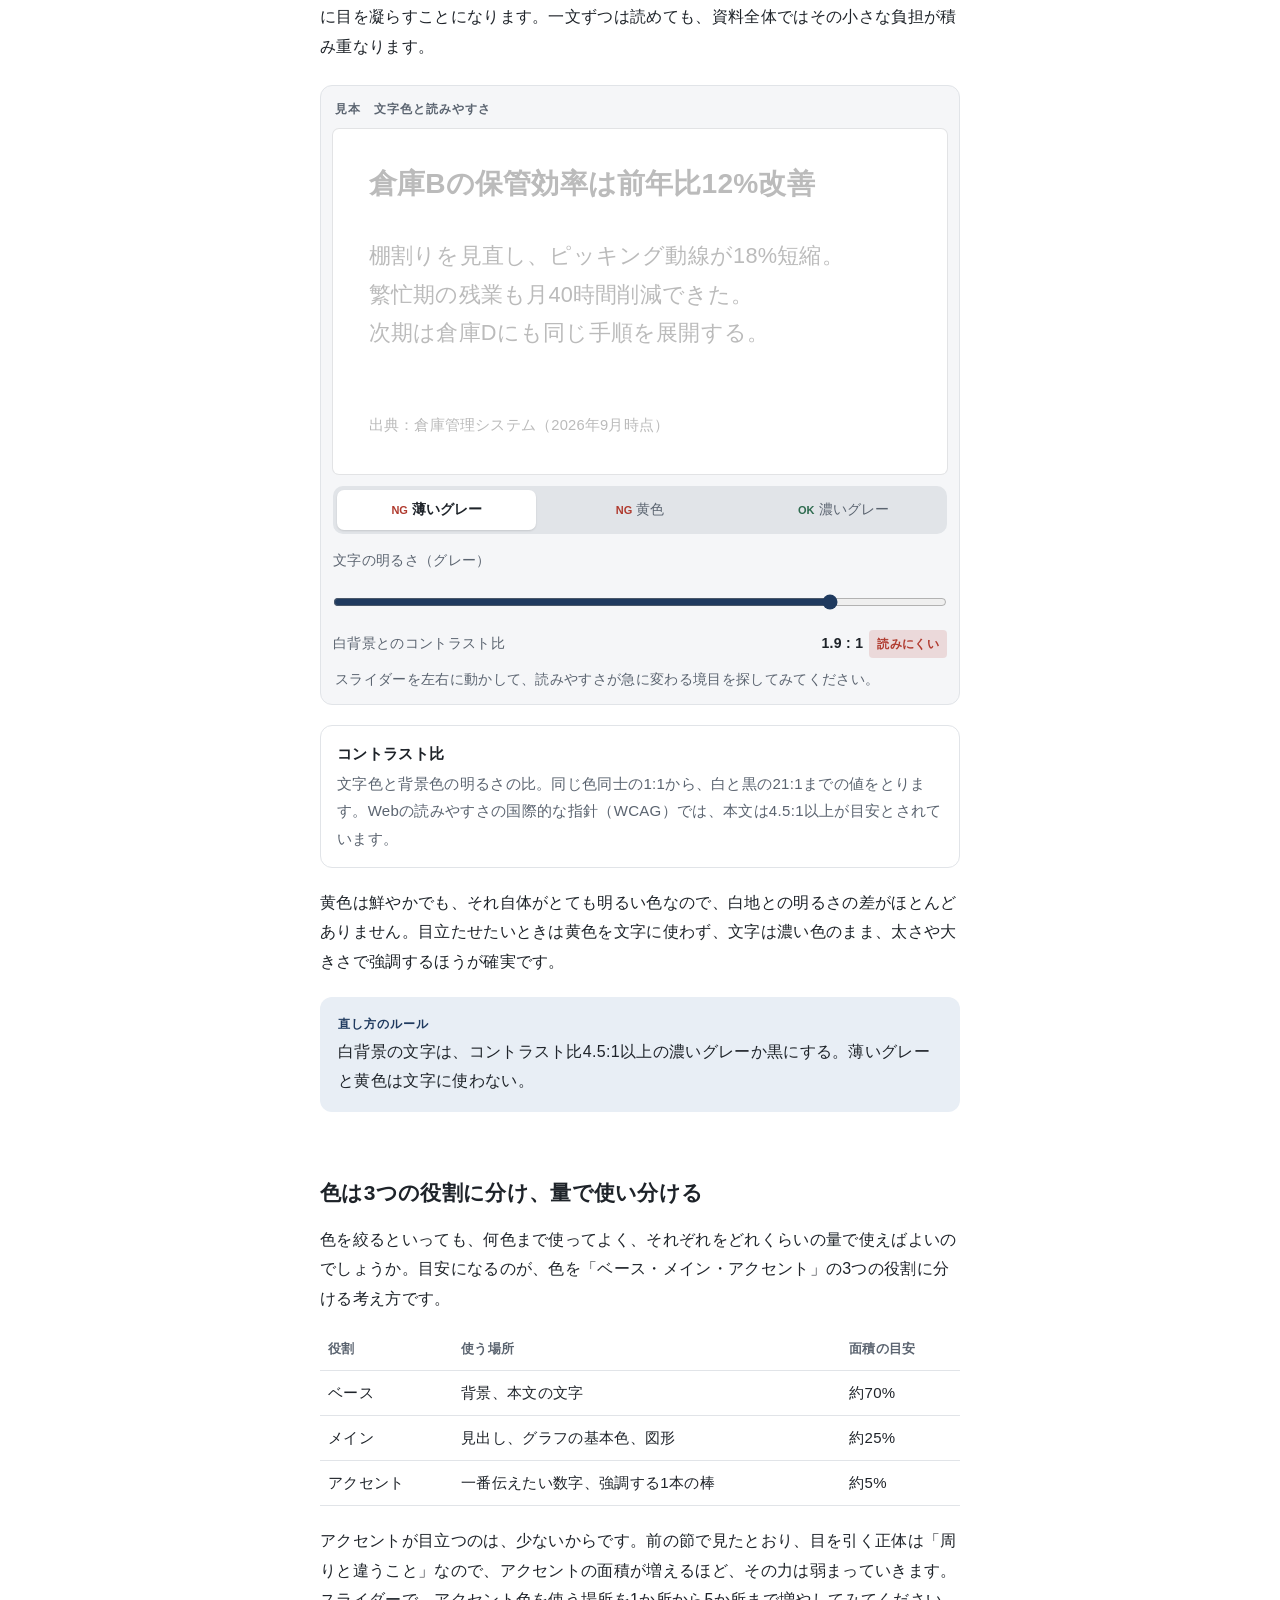
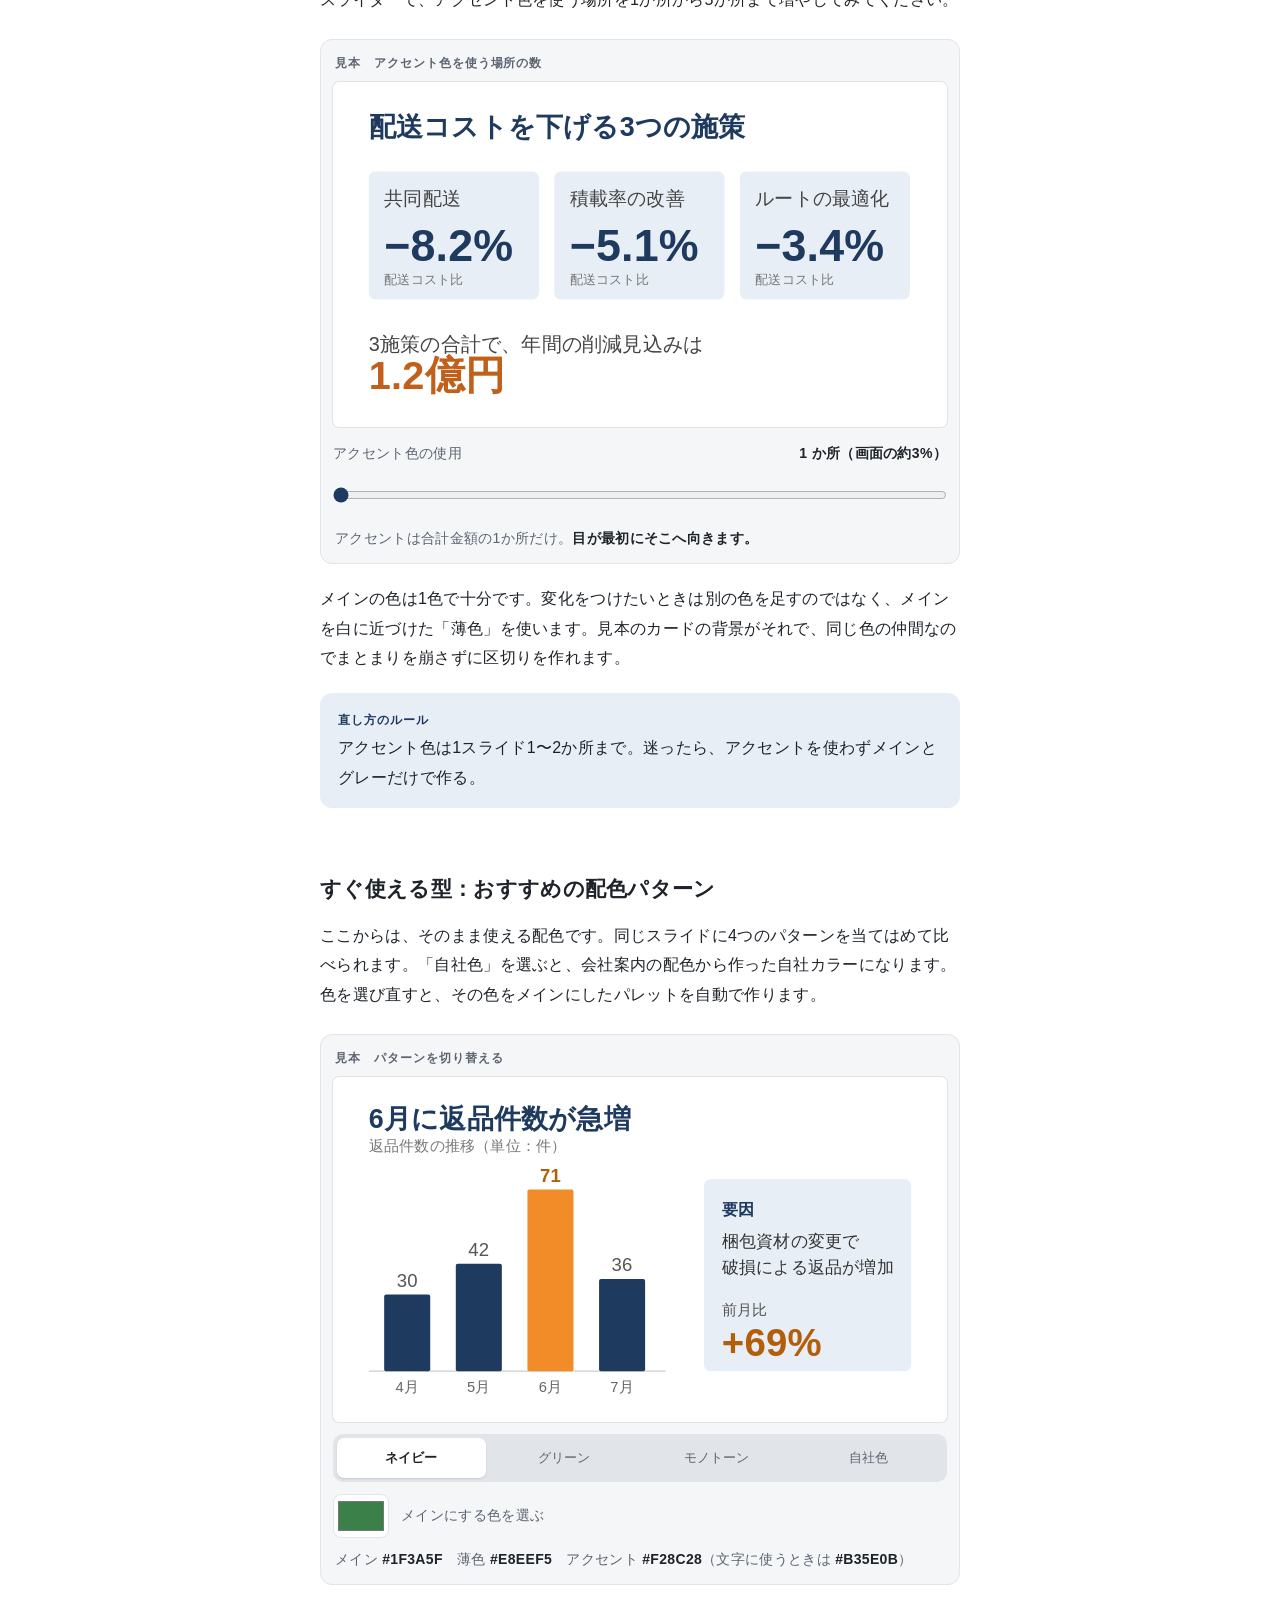
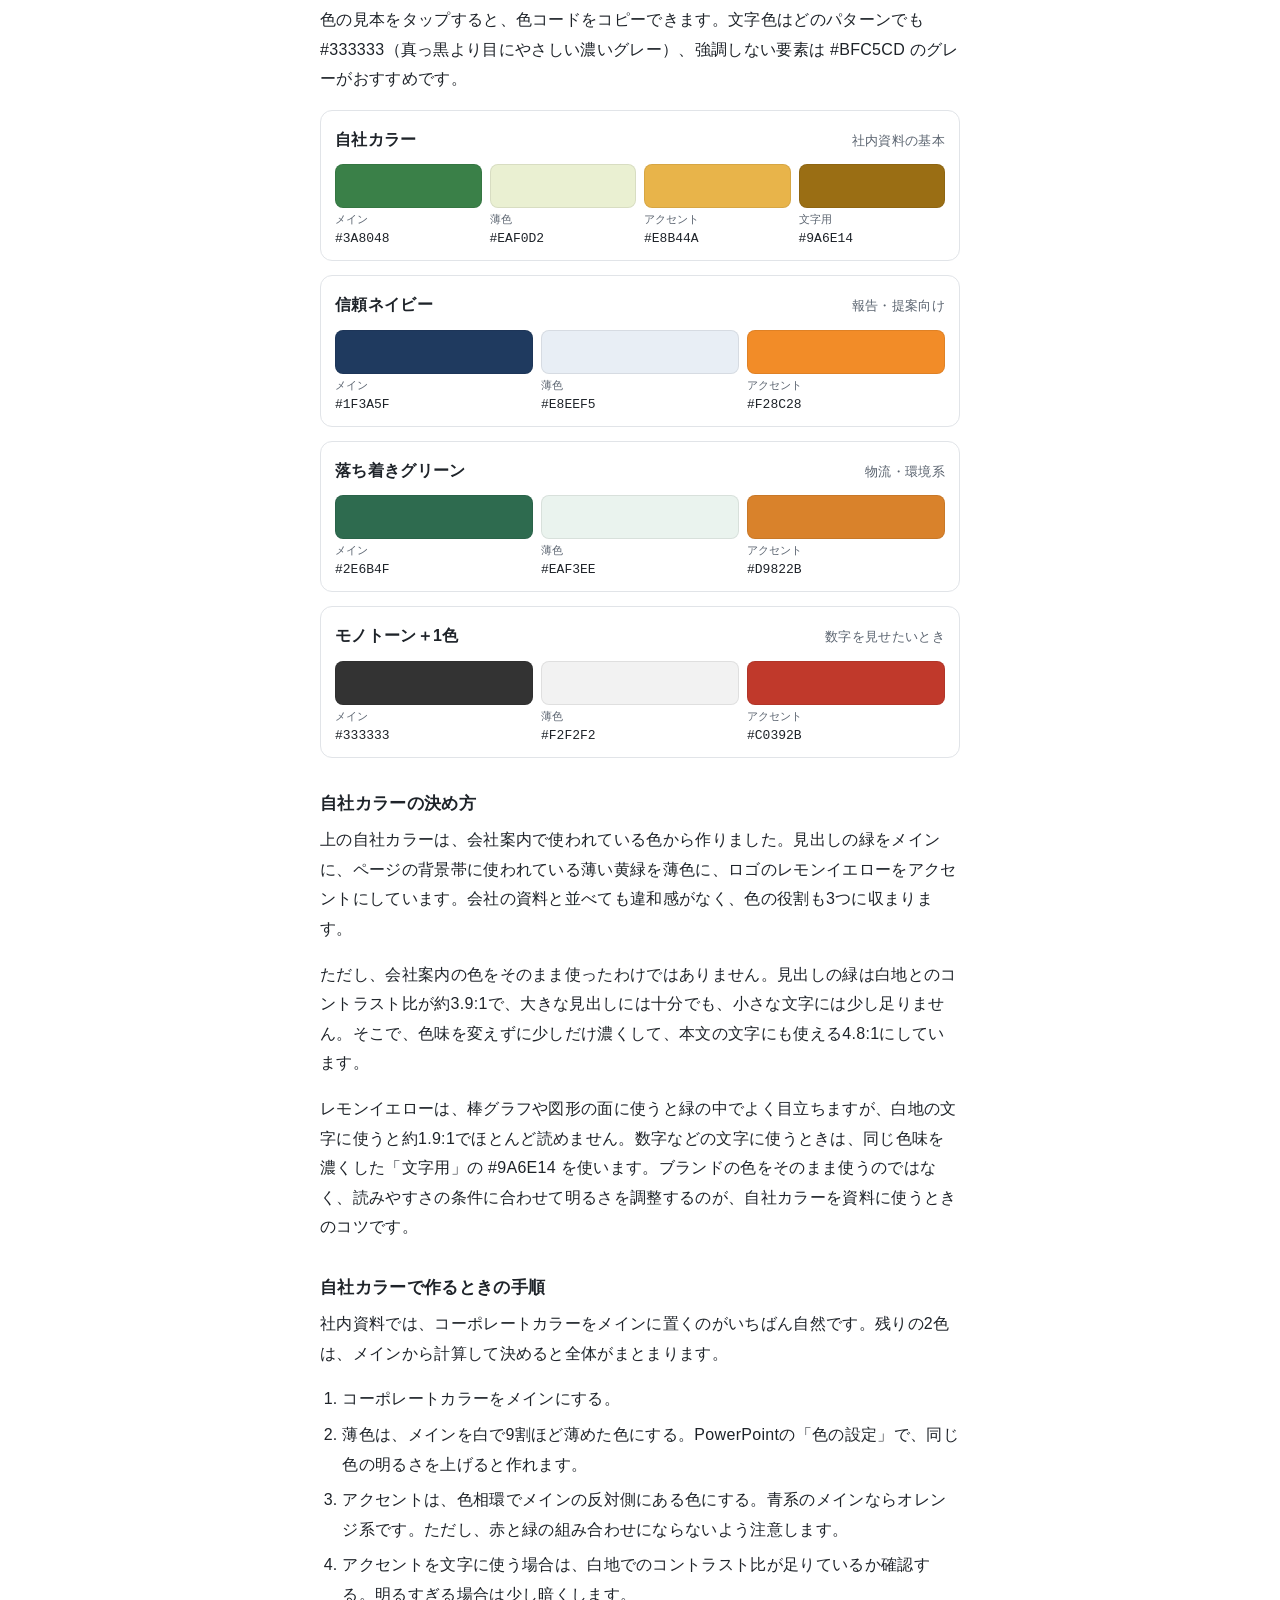
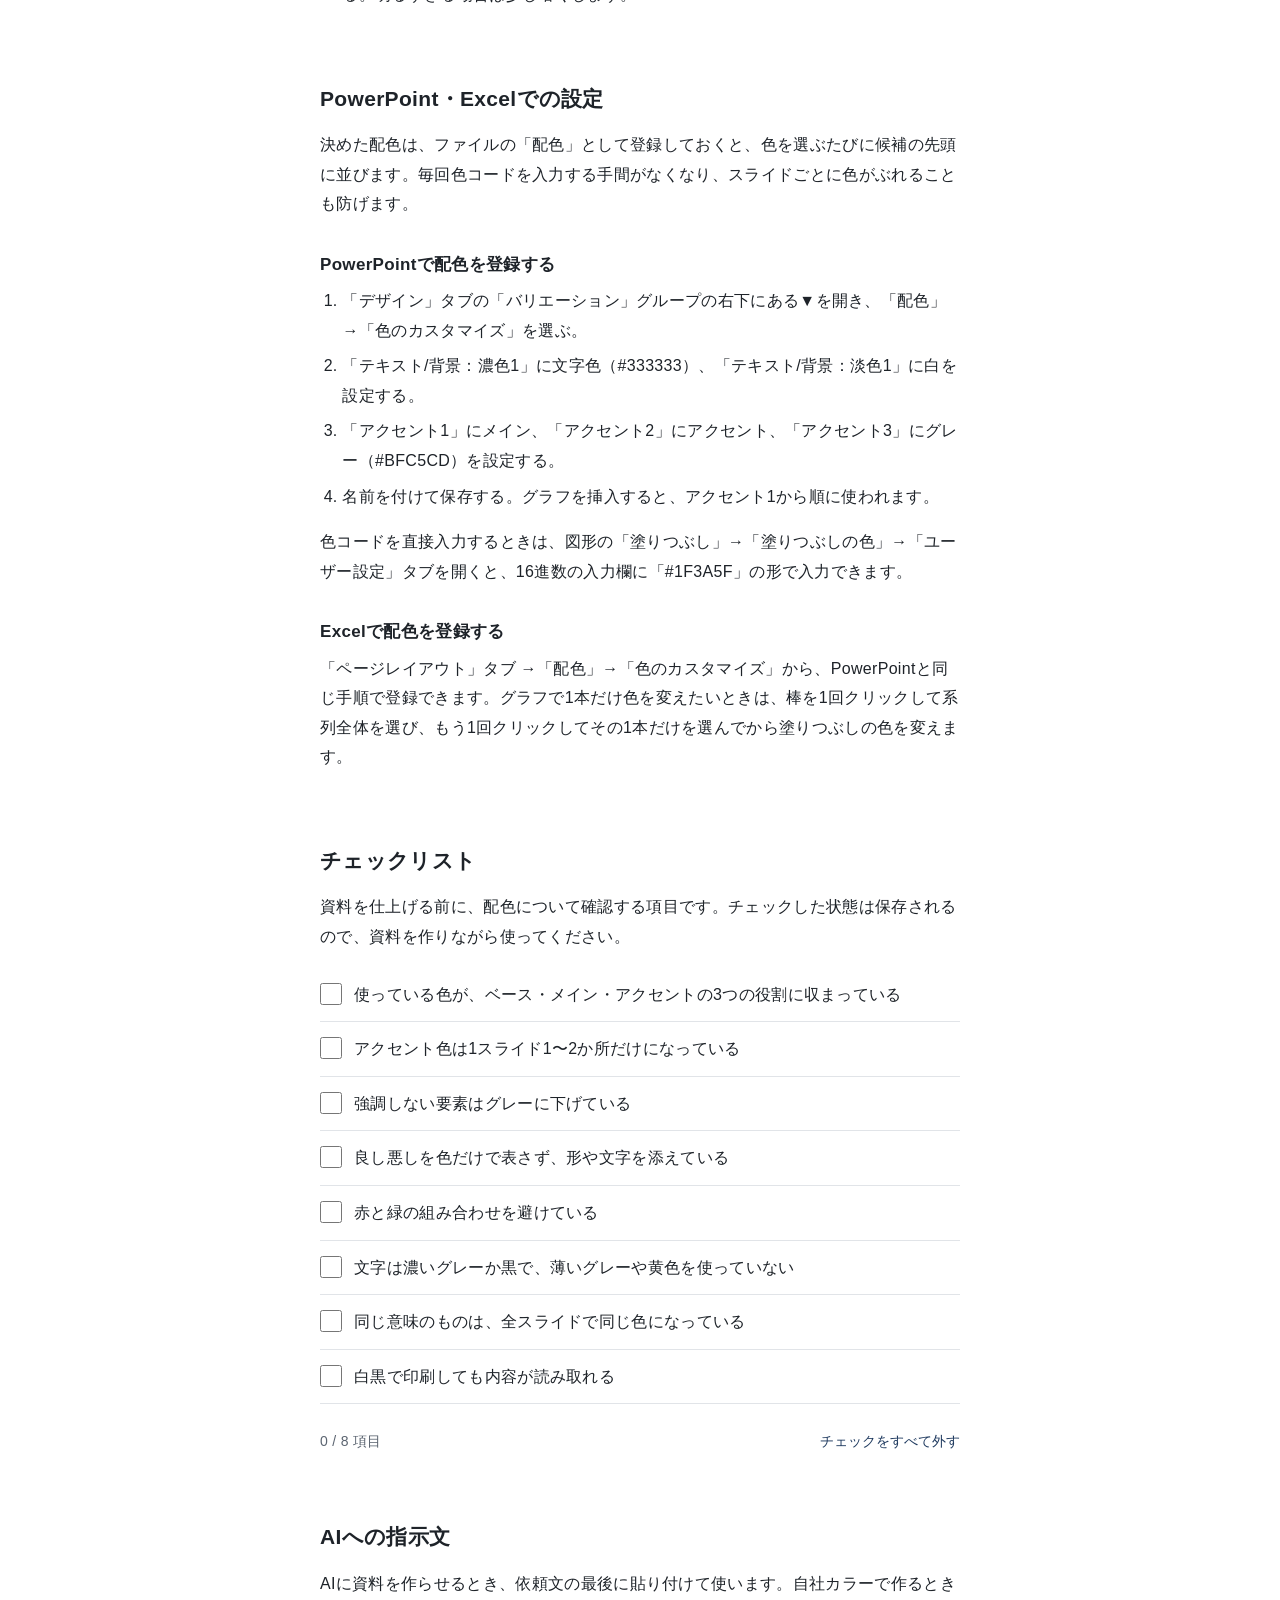
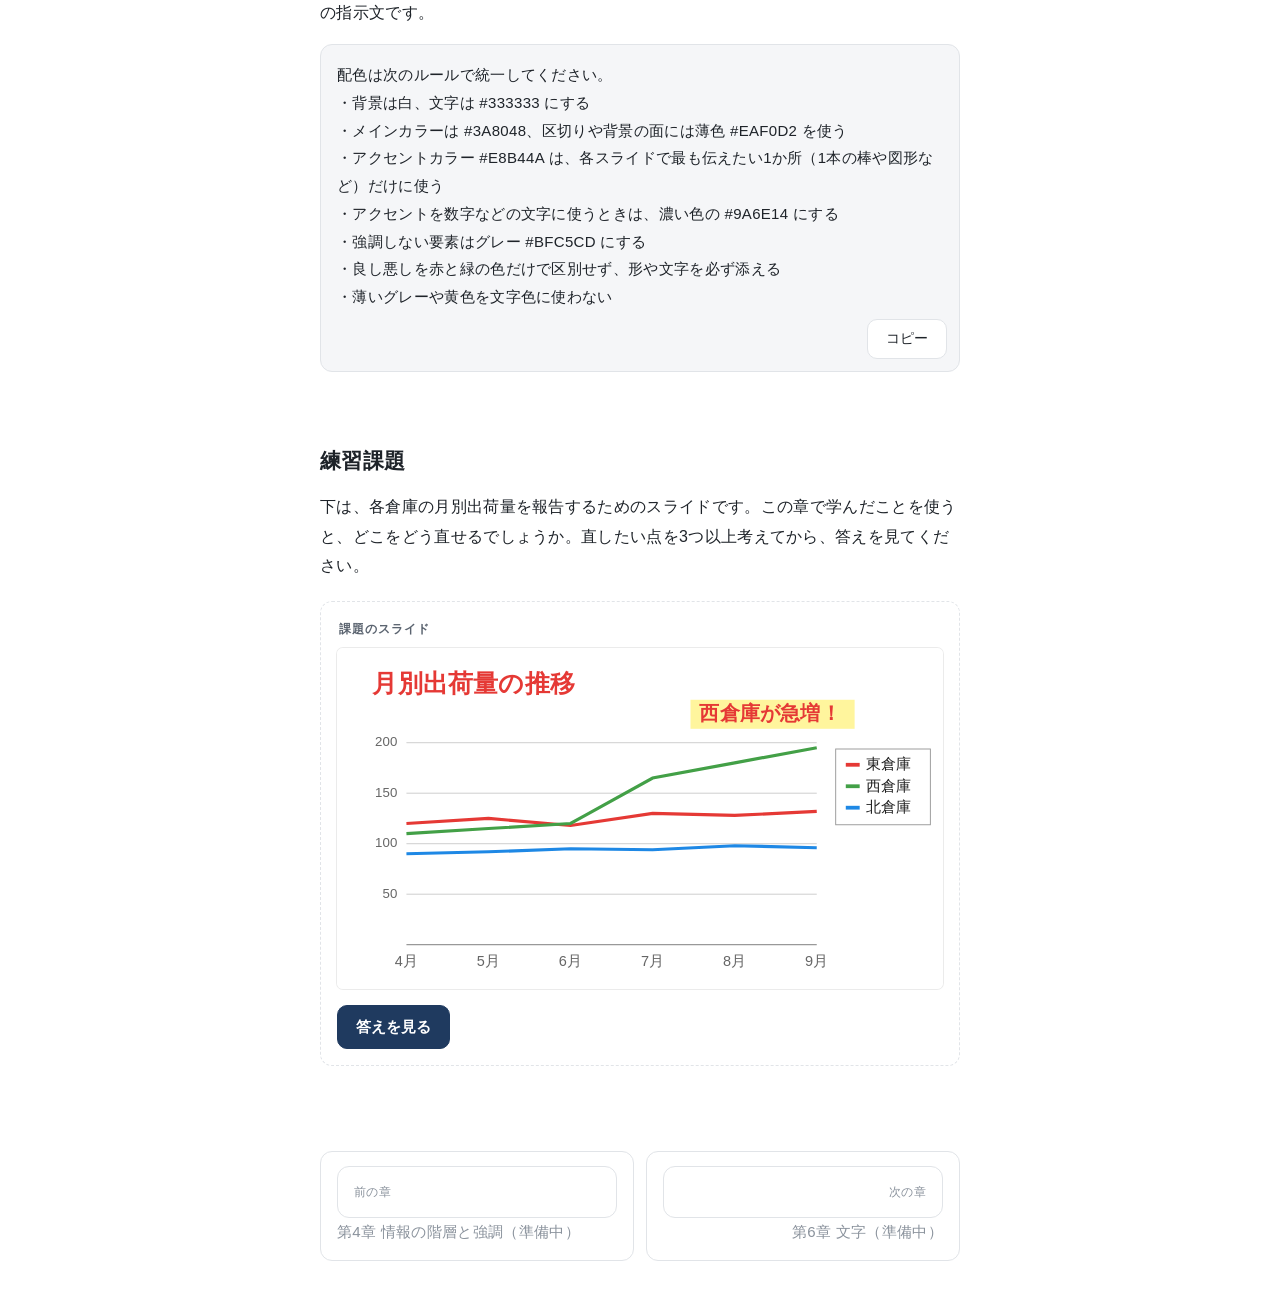
==== commit b7537c6e: "Add brand palette to chapter 5 Co-Authored-By: Claude Opus 5.5 <noreply@anthropic.com> Claude-Sessio" ====
--- a/chapters/05-color.html
+++ b/chapters/05-color.html
@@ -159,7 +159,7 @@
   <!-- すぐ使える型 -->
   <section class="sec" id="palettes">
     <h2>すぐ使える型：おすすめの配色パターン</h2>
-    <p>ここからは、そのまま使える配色です。同じスライドに4つのパターンを当てはめて比べられます。「自社色」を選ぶと、好きな色をメインにしたときのパレットを自動で作ります。</p>
+    <p>ここからは、そのまま使える配色です。同じスライドに4つのパターンを当てはめて比べられます。「自社色」を選ぶと、会社案内の配色から作った自社カラーになります。色を選び直すと、その色をメインにしたパレットを自動で作ります。</p>
 
     <div class="demo" id="demo-palette">
       <p class="demo-label">見本　パターンを切り替える</p>
@@ -171,7 +171,7 @@
         <button data-value="custom" aria-pressed="false">自社色</button>
       </div>
       <div class="color-input-row" hidden>
-        <input type="color" value="#0B6E79" aria-label="メインにする色">
+        <input type="color" value="#3A8048" aria-label="メインにする色">
         <span>メインにする色を選ぶ</span>
       </div>
       <p class="demo-note palette-info"></p>
@@ -180,6 +180,15 @@
     <p>色の見本をタップすると、色コードをコピーできます。文字色はどのパターンでも #333333（真っ黒より目にやさしい濃いグレー）、強調しない要素は #BFC5CD のグレーがおすすめです。</p>
 
     <div class="palettes">
+      <div class="palette">
+        <div class="palette-head"><b>自社カラー</b><span>社内資料の基本</span></div>
+        <div class="chips chips-4">
+          <button class="chip" data-hex="#3A8048"><span class="sw" style="background:#3A8048"></span><span class="role">メイン</span><span class="hex">#3A8048</span></button>
+          <button class="chip" data-hex="#EAF0D2"><span class="sw" style="background:#EAF0D2"></span><span class="role">薄色</span><span class="hex">#EAF0D2</span></button>
+          <button class="chip" data-hex="#E8B44A"><span class="sw" style="background:#E8B44A"></span><span class="role">アクセント</span><span class="hex">#E8B44A</span></button>
+          <button class="chip" data-hex="#9A6E14"><span class="sw" style="background:#9A6E14"></span><span class="role">文字用</span><span class="hex">#9A6E14</span></button>
+        </div>
+      </div>
       <div class="palette">
         <div class="palette-head"><b>信頼ネイビー</b><span>報告・提案向け</span></div>
         <div class="chips">
@@ -205,6 +214,11 @@
         </div>
       </div>
     </div>
+
+    <h3>自社カラーの決め方</h3>
+    <p>上の自社カラーは、会社案内で使われている色から作りました。見出しの緑をメインに、ページの背景帯に使われている薄い黄緑を薄色に、ロゴのレモンイエローをアクセントにしています。会社の資料と並べても違和感がなく、色の役割も3つに収まります。</p>
+    <p>ただし、会社案内の色をそのまま使ったわけではありません。見出しの緑は白地とのコントラスト比が約3.9:1で、大きな見出しには十分でも、小さな文字には少し足りません。そこで、色味を変えずに少しだけ濃くして、本文の文字にも使える4.8:1にしています。</p>
+    <p>レモンイエローは、棒グラフや図形の面に使うと緑の中でよく目立ちますが、白地の文字に使うと約1.9:1でほとんど読めません。数字などの文字に使うときは、同じ色味を濃くした「文字用」の #9A6E14 を使います。ブランドの色をそのまま使うのではなく、読みやすさの条件に合わせて明るさを調整するのが、自社カラーを資料に使うときのコツです。</p>
 
     <h3>自社カラーで作るときの手順</h3>
     <p>社内資料では、コーポレートカラーをメインに置くのがいちばん自然です。残りの2色は、メインから計算して決めると全体がまとまります。</p>
@@ -255,11 +269,12 @@
   <!-- AIへの指示文 -->
   <section class="sec" id="prompt">
     <h2>AIへの指示文</h2>
-    <p>AIに資料を作らせるとき、依頼文の最後に貼り付けて使います。色コードは自社のものに置き換えてください。</p>
+    <p>AIに資料を作らせるとき、依頼文の最後に貼り付けて使います。自社カラーで作るときの指示文です。</p>
     <div class="copybox"><div id="prompt-ch05">配色は次のルールで統一してください。
 ・背景は白、文字は #333333 にする
-・メインカラーは #1F3A5F、区切りや背景の面には薄色 #E8EEF5 を使う
-・アクセントカラー #F28C28 は、各スライドで最も伝えたい1か所（数字や1本の棒など）だけに使う
+・メインカラーは #3A8048、区切りや背景の面には薄色 #EAF0D2 を使う
+・アクセントカラー #E8B44A は、各スライドで最も伝えたい1か所（1本の棒や図形など）だけに使う
+・アクセントを数字などの文字に使うときは、濃い色の #9A6E14 にする
 ・強調しない要素はグレー #BFC5CD にする
 ・良し悪しを赤と緑の色だけで区別せず、形や文字を必ず添える
 ・薄いグレーや黄色を文字色に使わない</div><button class="btn" data-copy-target="prompt-ch05">コピー</button></div>
--- a/assets/css/demo.css
+++ b/assets/css/demo.css
@@ -173,6 +173,7 @@
 .palette-head b { font-size: 16px; }
 .palette-head span { font-size: 13px; color: var(--text-sub); }
 .chips { display: grid; grid-template-columns: repeat(3, 1fr); gap: 8px; }
+.chips-4 { grid-template-columns: repeat(4, 1fr); }
 .chip {
   display: grid;
   gap: 4px;
